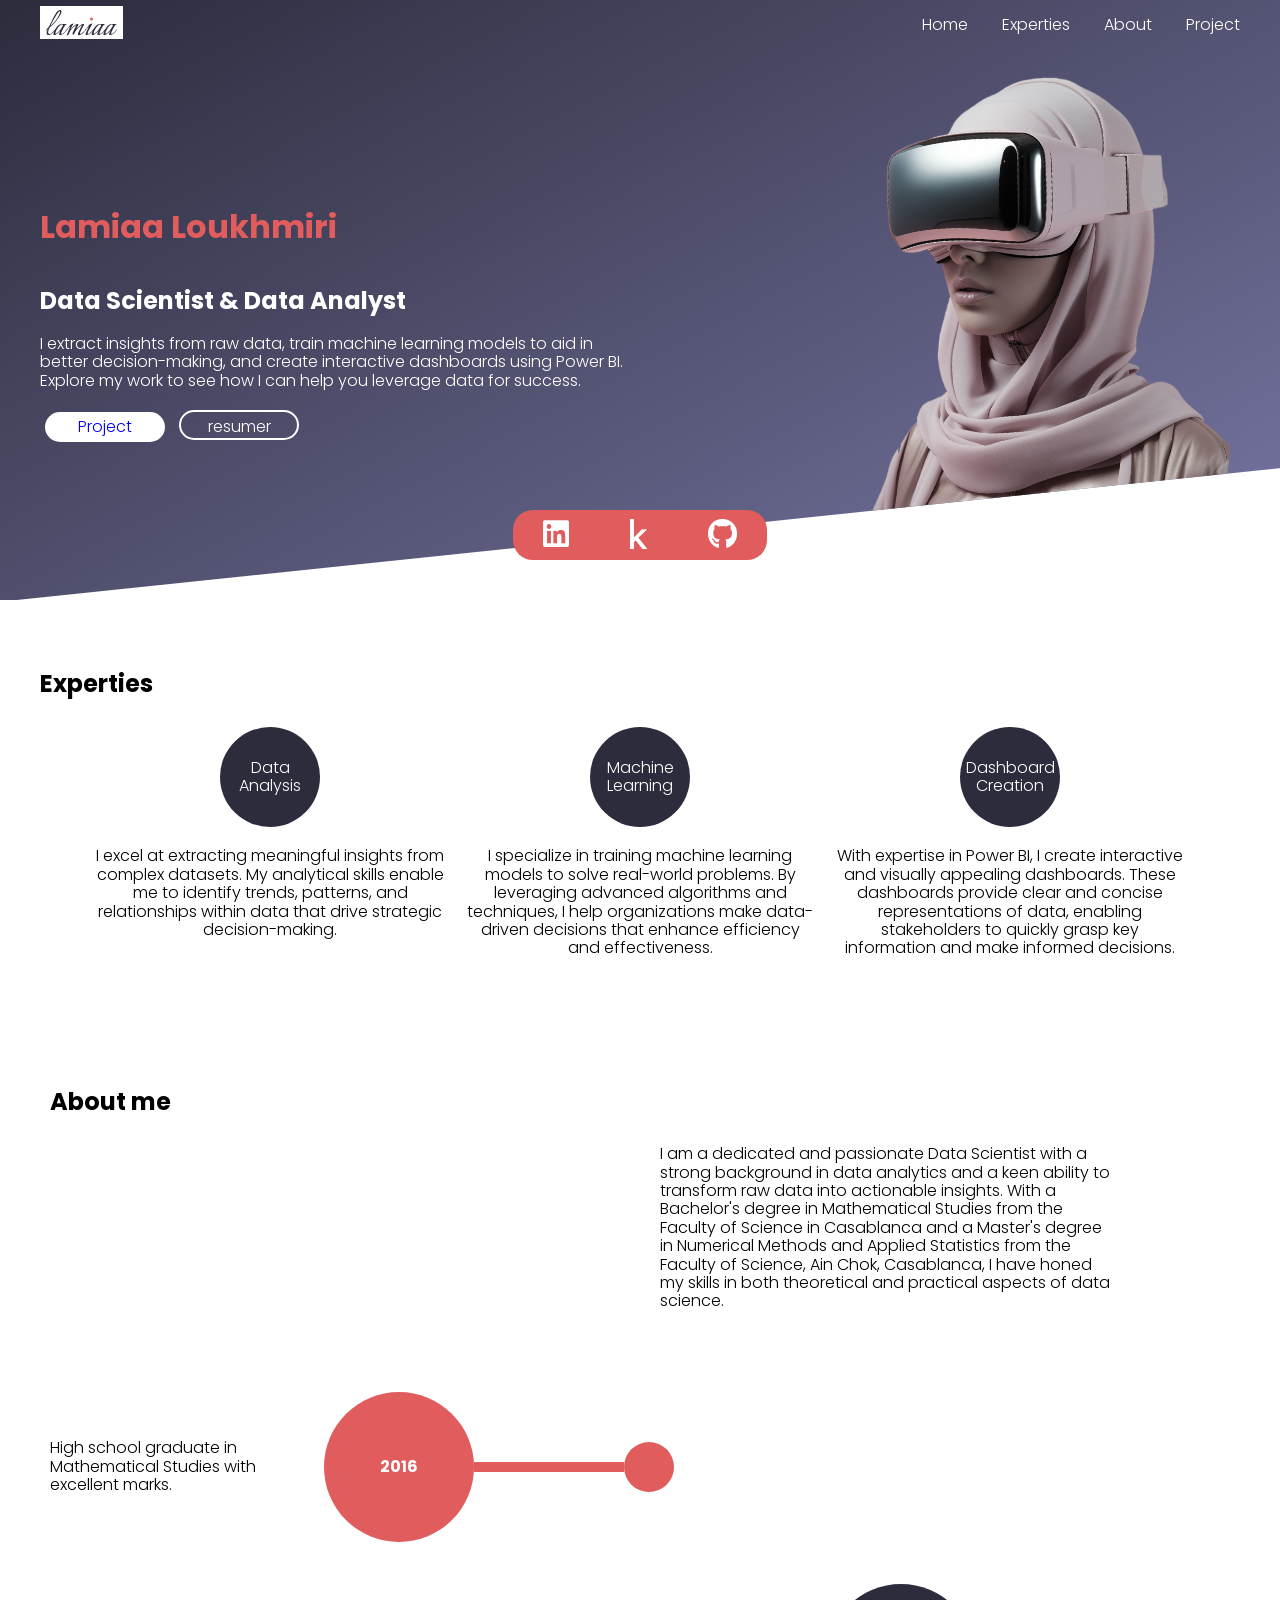
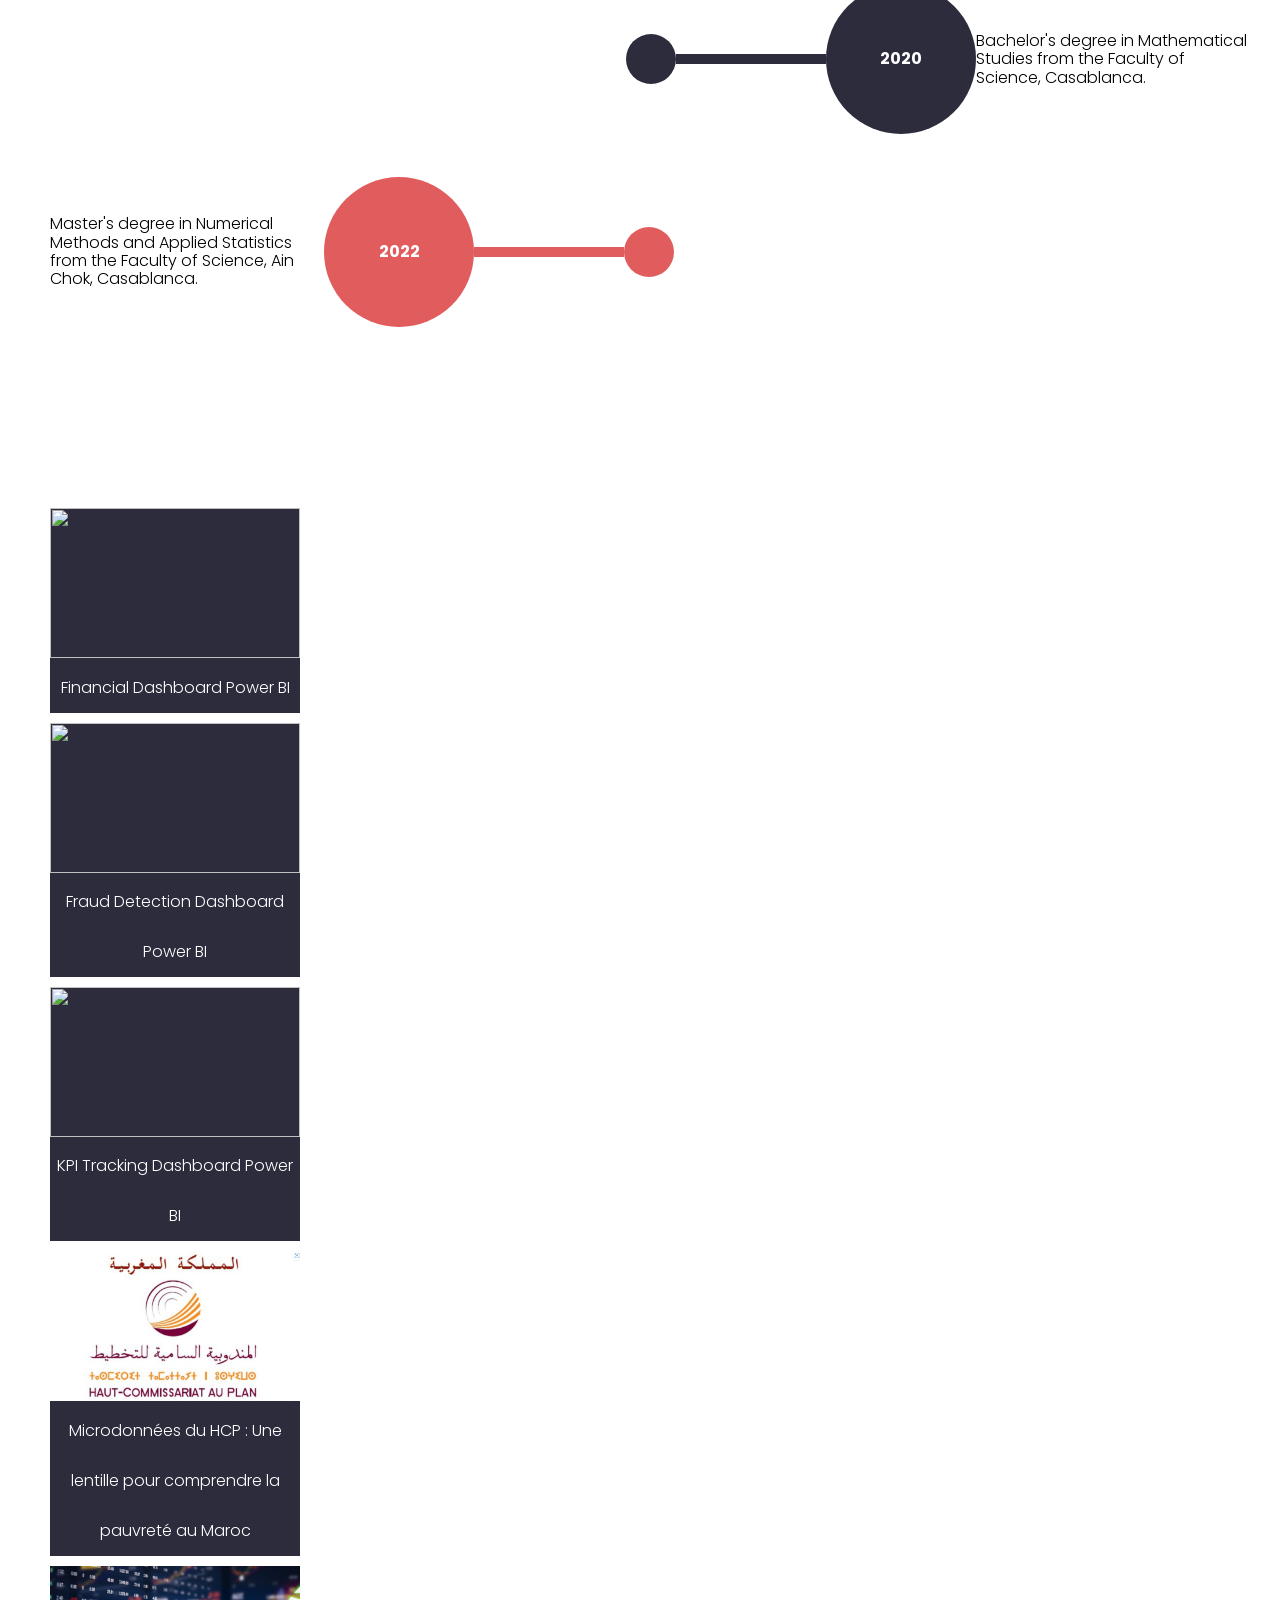
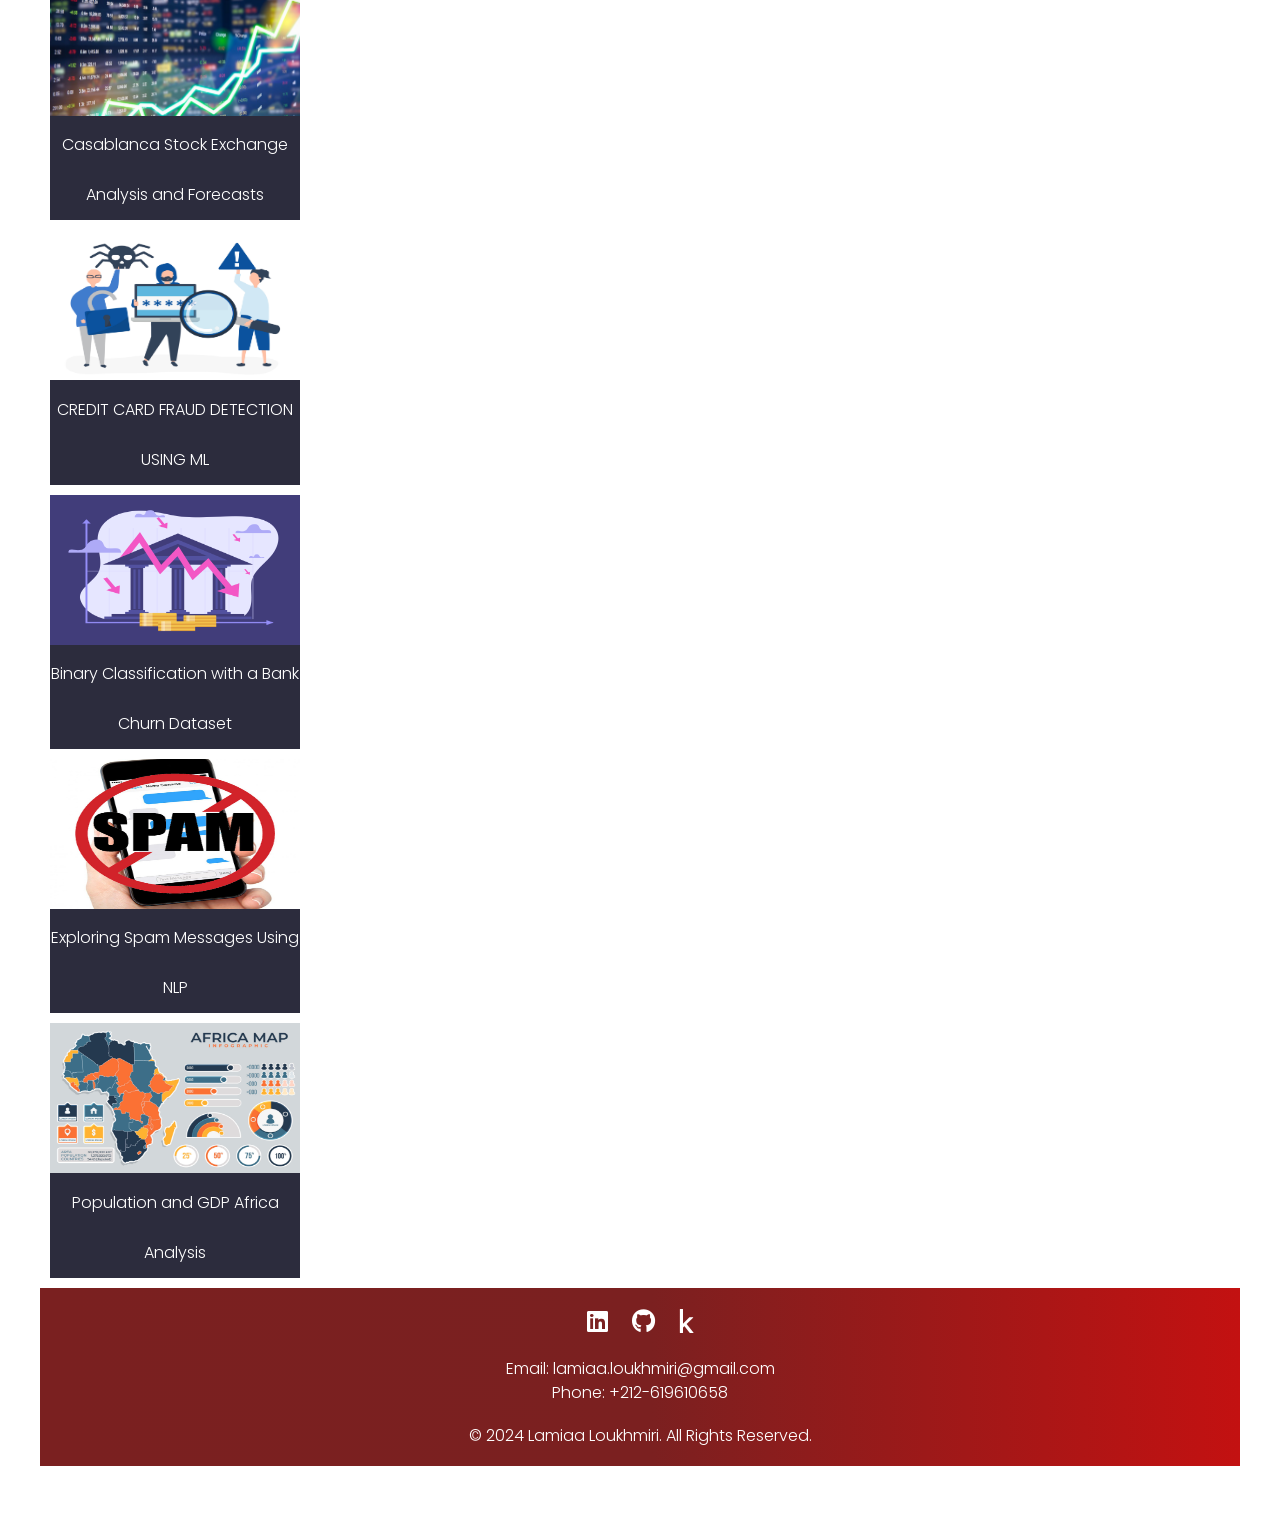
==== index.html @ 95a6ba66 "Update index.html" ====
<!DOCTYPE html>
<html lang="en">
<head>

    <meta charset="UTF-8">
    <meta name="viewport" content="width=device-width, initial-scale=1.0">


    <!-- fonts -->
    <link rel="preconnect" href="https://fonts.googleapis.com">
    <link rel="preconnect" href="https://fonts.gstatic.com" crossorigin>
    <link href="https://fonts.googleapis.com/css2?family=Poppins:ital,wght@0,100;0,200;0,300;0,400;0,500;0,600;0,700;0,800;0,900;1,100;1,200;1,300;1,400;1,500;1,600;1,700;1,800;1,900&display=swap" rel="stylesheet">

    <link rel="stylesheet" href="https://cdnjs.cloudflare.com/ajax/libs/font-awesome/6.0.0-beta3/css/all.min.css">
    <link rel="icon" href="assets/favicon.svg" type="image/svg+xml">
    <link rel="stylesheet" href="style/normlize.css">
    <link rel="stylesheet" href="style/layout.css">
    <link rel="stylesheet" href="style/main.css">


    <script src="main.js" defer></script>

    <title>Lamiaa Lkhoumiri</title>
</head>
<body>
    <!-- mobile navigation -->
     <div id="mobileNav">
        <i class="close fas fa-times"></i>
        <a href="#main-content">Home</a>
        <a href="#experties">Experties</a>
        <a href="#aboutme">About</a>
        <a href="#porjects">Project</a>
     </div>

    <div id="header">
        <div class="main-content">
            <nav id="mainNav">
                <div class="container">
                    <div class="row row-between">
                        <div id="logo"> 
                            <svg width="83" height="33" viewBox="0 0 83 33" fill="none" xmlns="http://www.w3.org/2000/svg">
                            <g clip-path="url(#clip0_36_2)">
                            <rect width="83" height="33" fill="white"/>
                            <rect width="83" height="33" fill="white"/>
                            <path d="M8.72 29.0463C7.92 29.0463 7.37333 28.8597 7.08 28.4863C6.78667 28.0863 6.64 27.6063 6.64 27.0463C6.64 26.2997 6.8 25.4996 7.12 24.6463C7.46667 23.793 7.74667 23.1263 7.96 22.6463C7.61333 23.0196 7.28 23.3796 6.96 23.7263C6.64 24.073 6.41333 24.3263 6.28 24.4863C6.2 24.593 6.13333 24.6463 6.08 24.6463C6.02667 24.6463 6 24.5797 6 24.4463C6 24.233 6.06667 24.033 6.2 23.8463C6.57333 23.3663 7 22.8597 7.48 22.3263C7.96 21.793 8.42667 21.233 8.88 20.6463C9.41333 19.6596 10 18.513 10.64 17.2063C11.3067 15.873 11.9867 14.513 12.68 13.1263C13.4 11.713 14.0933 10.4196 14.76 9.24632C15.4533 8.04632 16.0667 7.08632 16.6 6.36632C18 4.44629 20.7786 2.7608 21.4 5.24632C21.4267 5.32632 21.44 5.47298 21.44 5.68632C21.44 6.29965 21.2267 7.04632 20.8 7.92632C20.4 8.80632 19.92 9.67298 19.36 10.5263C18.8267 11.353 18.36 12.033 17.96 12.5663C16.8933 14.0597 15.8 15.4197 14.68 16.6463C13.56 17.8463 12.5467 18.8597 11.64 19.6863C10.76 20.4863 10.12 21.073 9.72 21.4463C9.53333 21.793 9.30667 22.2597 9.04 22.8463C8.8 23.4063 8.58667 24.0063 8.4 24.6463C8.21333 25.2596 8.12 25.833 8.12 26.3663C8.12 26.8197 8.22667 27.2063 8.44 27.5263C8.65333 27.8197 9.01333 27.9663 9.52 27.9663C9.6 27.9663 9.68 27.9663 9.76 27.9663C9.84 27.9663 9.93333 27.953 10.04 27.9263C10.4933 27.8463 10.9867 27.593 11.52 27.1663C12.0533 26.7397 12.5867 26.2463 13.12 25.6863C13.6533 25.1263 14.1333 24.593 14.56 24.0863C14.7467 23.873 14.92 23.673 15.08 23.4863C15.24 23.273 15.3467 23.1263 15.4 23.0463C15.5867 23.233 15.5733 23.473 15.36 23.7663C15.1733 24.033 15.0133 24.2597 14.88 24.4463C14.6933 24.6863 14.4267 25.0197 14.08 25.4463C13.7333 25.8463 13.3333 26.2863 12.88 26.7663C12.3733 27.273 11.7467 27.7797 11 28.2863C10.2533 28.793 9.49333 29.0463 8.72 29.0463ZM10.4 19.8463C11.2267 19.153 12.2667 18.1663 13.52 16.8863C14.8 15.5797 16.0533 14.0063 17.28 12.1663C17.4133 11.953 17.6267 11.593 17.92 11.0863C18.24 10.5797 18.56 10.0063 18.88 9.36632C19.2267 8.69965 19.52 8.05965 19.76 7.44632C20 6.80632 20.12 6.25965 20.12 5.80632C20.12 5.37965 20 5.16632 19.76 5.16632C19.4667 5.16632 19.08 5.41965 18.6 5.92632C18.04 6.51298 17.4 7.37965 16.68 8.52632C15.9867 9.64632 15.2533 10.8997 14.48 12.2863C13.7067 13.673 12.96 15.033 12.24 16.3663C11.5467 17.6997 10.9333 18.8597 10.4 19.8463Z" fill="#2C2C3D"/>
                            <path d="M20.0747 29.0863C19.808 29.0863 19.5814 29.033 19.3947 28.9263C19.208 28.8197 19.1147 28.6197 19.1147 28.3263C19.1147 27.953 19.208 27.5263 19.3947 27.0463C19.5814 26.5663 19.7947 26.0996 20.0347 25.6463C20.2747 25.1663 20.488 24.7797 20.6747 24.4863C19.7414 25.473 18.768 26.4063 17.7547 27.2863C17.248 27.713 16.688 28.113 16.0747 28.4863C15.4614 28.8597 14.808 29.0463 14.1147 29.0463C13.848 29.0463 13.6614 28.9663 13.5547 28.8063C13.448 28.6196 13.3947 28.4063 13.3947 28.1663C13.3947 28.033 13.408 27.9396 13.4347 27.8863C13.568 26.8463 13.9014 25.7663 14.4347 24.6463C14.968 23.5263 15.6214 22.473 16.3947 21.4863C17.168 20.4997 17.9547 19.6997 18.7547 19.0863C19.6614 18.393 20.6614 18.0463 21.7547 18.0463H26.3547C26.488 18.0463 26.5547 18.0997 26.5547 18.2063C26.5547 18.4197 26.4347 18.5263 26.1947 18.5263C25.928 18.5263 25.6614 18.6997 25.3947 19.0463C25.128 19.3663 24.928 19.633 24.7947 19.8463C24.608 20.1397 24.3147 20.633 23.9147 21.3263C23.5147 22.0197 23.1014 22.7797 22.6747 23.6063C22.2747 24.4063 21.928 25.153 21.6347 25.8463C21.3414 26.5397 21.1947 27.0463 21.1947 27.3663C21.1947 27.7397 21.3814 27.9263 21.7547 27.9263C22.1547 27.9263 22.608 27.7397 23.1147 27.3663C23.6214 26.993 24.128 26.5397 24.6347 26.0063C25.168 25.4463 25.648 24.8997 26.0747 24.3663C26.528 23.8063 26.888 23.3663 27.1547 23.0463C27.3147 23.2063 27.3014 23.433 27.1147 23.7263C26.9547 23.993 26.808 24.2063 26.6747 24.3663C26.1414 25.0597 25.528 25.7797 24.8347 26.5263C24.1414 27.2463 23.3814 27.8597 22.5547 28.3663C21.7547 28.8463 20.928 29.0863 20.0747 29.0863ZM15.7547 27.6863C16.0747 27.6863 16.5147 27.4597 17.0747 27.0063C17.6614 26.5263 18.288 25.9397 18.9547 25.2463C19.6214 24.5263 20.248 23.7797 20.8347 23.0063C21.4214 22.2063 21.9014 21.4863 22.2747 20.8463C22.6747 20.1797 22.8747 19.673 22.8747 19.3263C22.8747 19.033 22.7814 18.833 22.5947 18.7263C22.4347 18.6197 22.2214 18.5663 21.9547 18.5663C21.528 18.5663 21.0614 18.7263 20.5547 19.0463C20.0747 19.3397 19.688 19.633 19.3947 19.9263C19.0747 20.2197 18.688 20.6863 18.2347 21.3263C17.808 21.9397 17.3814 22.6197 16.9547 23.3663C16.528 24.113 16.168 24.833 15.8747 25.5263C15.5814 26.2197 15.4347 26.7797 15.4347 27.2063C15.4347 27.5263 15.5414 27.6863 15.7547 27.6863Z" fill="#2C2C3D"/>
                            <path d="M26.6325 29.5663C26.5258 29.5663 26.5258 29.4463 26.6325 29.2063C26.7658 28.9663 26.8858 28.6997 26.9925 28.4063C27.1258 28.113 27.2592 27.793 27.3925 27.4463C27.6592 26.8063 27.9525 26.0863 28.2725 25.2863C28.5925 24.4863 28.8992 23.713 29.1925 22.9663C29.4858 22.193 29.7392 21.5397 29.9525 21.0063C30.1925 20.4463 30.3525 20.0863 30.4325 19.9263C30.0592 20.3263 29.6058 20.833 29.0725 21.4463C28.5658 22.033 28.0858 22.6063 27.6325 23.1663C27.1792 23.7263 26.8325 24.1663 26.5925 24.4863C26.5125 24.593 26.4458 24.6463 26.3925 24.6463C26.3392 24.6463 26.3125 24.5797 26.3125 24.4463C26.3125 24.233 26.3792 24.033 26.5125 23.8463C27.0192 23.2063 27.5792 22.4863 28.1925 21.6863C28.8325 20.8863 29.4058 20.153 29.9125 19.4863C30.4192 18.793 30.7392 18.3397 30.8725 18.1263C31.1658 18.073 31.5925 17.993 32.1525 17.8863C32.7392 17.7797 33.1392 17.633 33.3525 17.4463C33.4325 17.3663 33.5125 17.3263 33.5925 17.3263C33.6458 17.3263 33.6725 17.3797 33.6725 17.4863C33.6992 17.5663 33.6725 17.6597 33.5925 17.7663C33.4325 17.953 33.1525 18.393 32.7525 19.0863C32.3792 19.753 31.9658 20.4997 31.5125 21.3263C31.0858 22.153 30.6858 22.8996 30.3125 23.5663C30.7392 23.0596 31.1525 22.5796 31.5525 22.1263C31.9792 21.673 32.2725 21.353 32.4325 21.1663C32.7525 20.8463 33.1925 20.4463 33.7525 19.9663C34.3125 19.4863 34.8992 19.0463 35.5125 18.6463C36.1258 18.2463 36.6592 18.0197 37.1125 17.9663C37.2192 17.9397 37.3125 17.9263 37.3925 17.9263C37.4725 17.9263 37.5525 17.9263 37.6325 17.9263C38.1392 17.9263 38.3925 18.113 38.3925 18.4863C38.3925 18.6463 38.3525 18.833 38.2725 19.0463C38.1925 19.2597 38.0858 19.473 37.9525 19.6863C37.7925 20.0063 37.5258 20.513 37.1525 21.2063C36.7792 21.873 36.4458 22.4863 36.1525 23.0463L38.0325 21.1663C38.3525 20.8463 38.7925 20.4463 39.3525 19.9663C39.9125 19.4863 40.4992 19.0463 41.1125 18.6463C41.7258 18.2463 42.2592 18.0197 42.7125 17.9663C42.8192 17.9397 42.9125 17.9263 42.9925 17.9263C43.0992 17.9263 43.1792 17.9263 43.2325 17.9263C43.8192 17.9263 44.1125 18.1397 44.1125 18.5663C44.1125 18.8863 43.9392 19.313 43.5925 19.8463C43.4058 20.1397 43.1125 20.633 42.7125 21.3263C42.3125 22.0197 41.8992 22.7797 41.4725 23.6063C41.0725 24.4063 40.7258 25.153 40.4325 25.8463C40.1392 26.5397 39.9925 27.0463 39.9925 27.3663C39.9925 27.7397 40.1792 27.9263 40.5525 27.9263C40.8992 27.9263 41.3392 27.7263 41.8725 27.3263C42.4325 26.8997 42.9925 26.393 43.5525 25.8063C44.1392 25.2196 44.6458 24.6596 45.0725 24.1263C45.2592 23.913 45.4325 23.6997 45.5925 23.4863C45.7792 23.2463 45.8858 23.113 45.9125 23.0863C45.9658 23.1397 45.9925 23.233 45.9925 23.3663C45.9925 23.553 45.9258 23.7397 45.7925 23.9263C45.6858 24.0863 45.5792 24.233 45.4725 24.3663C44.9658 25.033 44.3792 25.7263 43.7125 26.4463C43.0725 27.1663 42.3658 27.7797 41.5925 28.2863C40.8192 28.7663 39.9925 29.0463 39.1125 29.1263C38.8458 29.153 38.5792 29.0996 38.3125 28.9663C38.0458 28.833 37.9125 28.6197 37.9125 28.3263C37.9125 27.953 38.0058 27.513 38.1925 27.0063C38.4058 26.4997 38.6325 25.993 38.8725 25.4863C39.1392 24.9796 39.3392 24.5663 39.4725 24.2463C39.9525 23.313 40.3925 22.433 40.7925 21.6063C41.1925 20.7796 41.4725 20.193 41.6325 19.8463C41.7125 19.6863 41.7525 19.553 41.7525 19.4463C41.7525 19.2597 41.6058 19.2463 41.3125 19.4063C41.0192 19.5663 40.6592 19.8063 40.2325 20.1263C39.8325 20.4463 39.4592 20.7663 39.1125 21.0863C38.7658 21.3797 38.5392 21.5797 38.4325 21.6863C37.9792 22.1397 37.4325 22.753 36.7925 23.5263C36.1792 24.2997 35.6058 25.113 35.0725 25.9663C34.5392 26.793 34.1658 27.5663 33.9525 28.2863C33.6858 28.5263 33.4325 28.6463 33.1925 28.6463C33.0058 28.6463 32.8458 28.5797 32.7125 28.4463C32.6058 28.313 32.5525 28.153 32.5525 27.9663C32.5525 27.433 32.7125 26.8063 33.0325 26.0863C33.3792 25.3397 33.6592 24.7263 33.8725 24.2463C34.3525 23.313 34.7925 22.433 35.1925 21.6063C35.5925 20.7796 35.8725 20.193 36.0325 19.8463C36.1125 19.6863 36.1525 19.553 36.1525 19.4463C36.1525 19.2597 36.0058 19.2463 35.7125 19.4063C35.4192 19.5663 35.0592 19.8063 34.6325 20.1263C34.2325 20.4463 33.8592 20.7663 33.5125 21.0863C33.1658 21.3797 32.9392 21.5797 32.8325 21.6863C32.1925 22.353 31.5925 23.033 31.0325 23.7263C30.4992 24.4197 30.0458 25.1663 29.6725 25.9663C29.4592 26.4463 29.2325 26.9796 28.9925 27.5663C28.7525 28.153 28.5525 28.6463 28.3925 29.0463C28.0458 29.073 27.6992 29.1663 27.3525 29.3263C27.0058 29.4863 26.7658 29.5663 26.6325 29.5663Z" fill="#2C2C3D"/>
                            <path d="M46.5416 29.0863C46.2749 29.0863 46.0482 29.033 45.8616 28.9263C45.7016 28.8197 45.6216 28.6197 45.6216 28.3263C45.6216 27.953 45.7149 27.513 45.9016 27.0063C46.1149 26.4997 46.3416 25.993 46.5816 25.4863C46.8482 24.9796 47.0482 24.5663 47.1816 24.2463C47.3682 23.873 47.5949 23.393 47.8616 22.8063C48.1549 22.193 48.4216 21.6197 48.6616 21.0863C48.9282 20.5263 49.1149 20.1397 49.2216 19.9263C48.8482 20.3263 48.3949 20.833 47.8616 21.4463C47.3549 22.033 46.8749 22.6063 46.4216 23.1663C45.9682 23.7263 45.6216 24.1663 45.3816 24.4863C45.3016 24.593 45.2349 24.6463 45.1816 24.6463C45.1282 24.6463 45.1016 24.5797 45.1016 24.4463C45.1016 24.233 45.1682 24.033 45.3016 23.8463C45.8082 23.2063 46.3682 22.4863 46.9816 21.6863C47.6216 20.8863 48.1949 20.153 48.7016 19.4863C49.2082 18.793 49.5282 18.3397 49.6616 18.1263C49.9549 18.073 50.3816 17.993 50.9416 17.8863C51.5282 17.7797 51.9282 17.633 52.1416 17.4463C52.2216 17.3663 52.3016 17.3263 52.3816 17.3263C52.4349 17.3263 52.4616 17.3797 52.4616 17.4863C52.4882 17.5663 52.4616 17.6597 52.3816 17.7663C52.2216 17.953 51.9416 18.4063 51.5416 19.1263C51.1416 19.8463 50.7149 20.6463 50.2616 21.5263C49.8349 22.3797 49.4349 23.153 49.0616 23.8463C48.6882 24.5663 48.3682 25.2597 48.1016 25.9263C47.8349 26.593 47.7016 27.073 47.7016 27.3663C47.7016 27.7397 47.8882 27.9263 48.2616 27.9263C48.6082 27.9263 49.0482 27.713 49.5816 27.2863C50.1416 26.8597 50.7016 26.353 51.2616 25.7663C51.8216 25.153 52.3149 24.593 52.7416 24.0863C52.8749 23.9263 53.0349 23.7397 53.2216 23.5263C53.4349 23.2863 53.5682 23.1397 53.6216 23.0863C53.6749 23.1397 53.7016 23.233 53.7016 23.3663C53.6749 23.553 53.6082 23.7397 53.5016 23.9263C53.3949 24.0863 53.2882 24.233 53.1816 24.3663C52.6216 25.0597 52.0082 25.7797 51.3416 26.5263C50.6749 27.2463 49.9416 27.8597 49.1416 28.3663C48.3416 28.8463 47.4749 29.0863 46.5416 29.0863Z" fill="#2C2C3D"/>
                            <path d="M58.3169 29.0863C58.0502 29.0863 57.8235 29.033 57.6369 28.9263C57.4502 28.8197 57.3569 28.6197 57.3569 28.3263C57.3569 27.953 57.4502 27.5263 57.6369 27.0463C57.8235 26.5663 58.0369 26.0996 58.2769 25.6463C58.5169 25.1663 58.7302 24.7797 58.9169 24.4863C57.9835 25.473 57.0102 26.4063 55.9969 27.2863C55.4902 27.713 54.9302 28.113 54.3169 28.4863C53.7035 28.8597 53.0502 29.0463 52.3569 29.0463C52.0902 29.0463 51.9035 28.9663 51.7969 28.8063C51.6902 28.6196 51.6369 28.4063 51.6369 28.1663C51.6369 28.033 51.6502 27.9396 51.6769 27.8863C51.8102 26.8463 52.1435 25.7663 52.6769 24.6463C53.2102 23.5263 53.8635 22.473 54.6369 21.4863C55.4102 20.4997 56.1969 19.6997 56.9969 19.0863C57.9035 18.393 58.9035 18.0463 59.9969 18.0463H64.5969C64.7302 18.0463 64.7969 18.0997 64.7969 18.2063C64.7969 18.4197 64.6769 18.5263 64.4369 18.5263C64.1702 18.5263 63.9035 18.6997 63.6369 19.0463C63.3702 19.3663 63.1702 19.633 63.0369 19.8463C62.8502 20.1397 62.5569 20.633 62.1569 21.3263C61.7569 22.0197 61.3435 22.7797 60.9169 23.6063C60.5169 24.4063 60.1702 25.153 59.8769 25.8463C59.5835 26.5397 59.4369 27.0463 59.4369 27.3663C59.4369 27.7397 59.6235 27.9263 59.9969 27.9263C60.3969 27.9263 60.8502 27.7397 61.3569 27.3663C61.8635 26.993 62.3702 26.5397 62.8769 26.0063C63.4102 25.4463 63.8902 24.8997 64.3169 24.3663C64.7702 23.8063 65.1302 23.3663 65.3969 23.0463C65.5569 23.2063 65.5435 23.433 65.3569 23.7263C65.1969 23.993 65.0502 24.2063 64.9169 24.3663C64.3835 25.0597 63.7702 25.7797 63.0769 26.5263C62.3835 27.2463 61.6235 27.8597 60.7969 28.3663C59.9969 28.8463 59.1702 29.0863 58.3169 29.0863ZM53.9969 27.6863C54.3169 27.6863 54.7569 27.4597 55.3169 27.0063C55.9035 26.5263 56.5302 25.9397 57.1969 25.2463C57.8635 24.5263 58.4902 23.7797 59.0769 23.0063C59.6635 22.2063 60.1435 21.4863 60.5169 20.8463C60.9169 20.1797 61.1169 19.673 61.1169 19.3263C61.1169 19.033 61.0235 18.833 60.8369 18.7263C60.6769 18.6197 60.4635 18.5663 60.1969 18.5663C59.7702 18.5663 59.3035 18.7263 58.7969 19.0463C58.3169 19.3397 57.9302 19.633 57.6369 19.9263C57.3169 20.2197 56.9302 20.6863 56.4769 21.3263C56.0502 21.9397 55.6235 22.6197 55.1969 23.3663C54.7702 24.113 54.4102 24.833 54.1169 25.5263C53.8235 26.2197 53.6769 26.7797 53.6769 27.2063C53.6769 27.5263 53.7835 27.6863 53.9969 27.6863Z" fill="#2C2C3D"/>
                            <path d="M70.0747 29.0863C69.808 29.0863 69.5814 29.033 69.3947 28.9263C69.208 28.8197 69.1147 28.6197 69.1147 28.3263C69.1147 27.953 69.208 27.5263 69.3947 27.0463C69.5814 26.5663 69.7947 26.0996 70.0347 25.6463C70.2747 25.1663 70.488 24.7797 70.6747 24.4863C69.7414 25.473 68.768 26.4063 67.7547 27.2863C67.248 27.713 66.688 28.113 66.0747 28.4863C65.4614 28.8597 64.808 29.0463 64.1147 29.0463C63.848 29.0463 63.6614 28.9663 63.5547 28.8063C63.448 28.6196 63.3947 28.4063 63.3947 28.1663C63.3947 28.033 63.408 27.9396 63.4347 27.8863C63.568 26.8463 63.9014 25.7663 64.4347 24.6463C64.968 23.5263 65.6214 22.473 66.3947 21.4863C67.168 20.4997 67.9547 19.6997 68.7547 19.0863C69.6614 18.393 70.6614 18.0463 71.7547 18.0463H76.3547C76.488 18.0463 76.5547 18.0997 76.5547 18.2063C76.5547 18.4197 76.4347 18.5263 76.1947 18.5263C75.928 18.5263 75.6614 18.6997 75.3947 19.0463C75.128 19.3663 74.928 19.633 74.7947 19.8463C74.608 20.1397 74.3147 20.633 73.9147 21.3263C73.5147 22.0197 73.1014 22.7797 72.6747 23.6063C72.2747 24.4063 71.928 25.153 71.6347 25.8463C71.3414 26.5397 71.1947 27.0463 71.1947 27.3663C71.1947 27.7397 71.3814 27.9263 71.7547 27.9263C72.1547 27.9263 72.608 27.7397 73.1147 27.3663C73.6214 26.993 74.128 26.5397 74.6347 26.0063C75.168 25.4463 75.648 24.8997 76.0747 24.3663C76.528 23.8063 76.888 23.3663 77.1547 23.0463C77.3147 23.2063 77.3014 23.433 77.1147 23.7263C76.9547 23.993 76.808 24.2063 76.6747 24.3663C76.1414 25.0597 75.528 25.7797 74.8347 26.5263C74.1414 27.2463 73.3814 27.8597 72.5547 28.3663C71.7547 28.8463 70.928 29.0863 70.0747 29.0863ZM65.7547 27.6863C66.0747 27.6863 66.5147 27.4597 67.0747 27.0063C67.6614 26.5263 68.288 25.9397 68.9547 25.2463C69.6214 24.5263 70.248 23.7797 70.8347 23.0063C71.4214 22.2063 71.9014 21.4863 72.2747 20.8463C72.6747 20.1797 72.8747 19.673 72.8747 19.3263C72.8747 19.033 72.7814 18.833 72.5947 18.7263C72.4347 18.6197 72.2214 18.5663 71.9547 18.5663C71.528 18.5663 71.0614 18.7263 70.5547 19.0463C70.0747 19.3397 69.688 19.633 69.3947 19.9263C69.0747 20.2197 68.688 20.6863 68.2347 21.3263C67.808 21.9397 67.3814 22.6197 66.9547 23.3663C66.528 24.113 66.168 24.833 65.8747 25.5263C65.5814 26.2197 65.4347 26.7797 65.4347 27.2063C65.4347 27.5263 65.5414 27.6863 65.7547 27.6863Z" fill="#2C2C3D"/>
                            <circle cx="51.5" cy="12.9463" r="1.5" fill="#E15C5C"/>
                            </g>
                            <defs>
                            <clipPath id="clip0_36_2">
                            <rect width="83" height="33" fill="white"/>
                            </clipPath>
                            </defs>
                            </svg>
                             </div>
                        
                        <label class="menu-icon"><i class="fas fa-bars"></i></label>
                        <div class="sections">
                            <a href="#main-content">Home</a>
                            <a href="#experties">Experties</a>
                            <a href="#aboutme">About</a>
                            <a href="#porjects">Project</a>
                        </div>
                    </div>  
                </div>
            </nav>
            <div id="hero">
                <div class="container">
                    <div class="hero-container row">
                       <div class="hero-txt">
                        
                            <h1>Lamiaa Loukhmiri</h1>
                            <h2>Data Scientist & Data Analyst</h2>
                            
                            <span>
                                I extract insights from raw data, train machine learning models to aid in better decision-making, and create interactive dashboards using Power BI. Explore my work to see how I can help you leverage data for success.
                            </span>
                            <div>

                                <a href="#porjects" class="button">Project</a>
                                <a href="./assets/cv.pdf" class="button-secondVersion">resumer</a>

                            </div>
                            
                       </div>

                       <div class="hero-img-container">
                            <img src="./assets/hero.png" alt="imaeg" srcset="">
                       </div>
                    </div>
                </div>
            </div> 
        </div>
        <div class="social-meida">
            <div class="row">
                <a href="https://www.linkedin.com/in/lamiaa-loukhmiri-a11647200/"><i class="fa-brands fa-linkedin"></i></a>
                <a href="https://www.kaggle.com/lamiaaloukhmiri"><i class="fa-brands fa-kaggle"></i></a>
                <a href="https://github.com/Loukhmiri"><i class="fa-brands fa-github"></i></a>
            </div>     
        </div>
    </div>

   <div id="experties">
        <div class="container">
            <h2>Experties</h2>
            <div class="row">
                <div class="item">
                    <div> Data Analysis </div>
                    <span> I excel at extracting meaningful insights from complex datasets. My analytical skills enable me to identify trends, patterns, and relationships within data that drive strategic decision-making.</span>
                </div>
                <div class="item">
                    <div> Machine Learning</div>
                    <span>I specialize in training machine learning models to solve real-world problems. By leveraging advanced algorithms and techniques, I help organizations make data-driven decisions that enhance efficiency and effectiveness.</span>
                </div>
                <div class="item">
                    <div> Dashboard Creation</div>
                    <span>With expertise in Power BI, I create interactive and visually appealing dashboards. These dashboards provide clear and concise representations of data, enabling stakeholders to quickly grasp key information and make informed decisions.</span>
                </div>
            </div>
        </div>
    </div>
 
    <div id="aboutme">
        <div class="container">
            <h2>About me</h2>
               <div class="content row">
                    <div class="image-container">
                        <img src="assets/about.jpg" alt="" srcset="">
                    </div>
                    <div class="text-container">
                        I am a dedicated and passionate Data Scientist with a strong background in data analytics and a keen ability to transform raw data into actionable insights. With a Bachelor's degree in Mathematical Studies from the Faculty of Science in Casablanca and a Master's degree in Numerical Methods and Applied Statistics from the Faculty of Science, Ain Chok, Casablanca, I have honed my skills in both theoretical and practical aspects of data science.
                    </div>
               </div>



            <div class="time-line">
                <div class="item left">
                    <div class="description">
                        High school graduate in Mathematical Studies with excellent marks.
                    </div>
                    <div class="shapes">
                        <h4 class="circle">2016</h4>
                        <div class="line"></div>
                        <div class="point"></div>
                    </div>

                </div>
                <div class="item right">
                    <div class="description">
                        Bachelor's degree in Mathematical Studies from the Faculty of Science, Casablanca.
                    </div>
                    <div class="shapes">
                        <h4 class="circle">2020</h4>
                        <div class="line"></div>
                        <div class="point"></div>
                    </div>
                    
                </div>
                <div class="item left">
                    <div class="description">
                        Master's degree in Numerical Methods and Applied Statistics from the Faculty of Science, Ain Chok, Casablanca.
                    </div>
                    <div class="shapes">
                        <h4 class="circle">2022</h4>
                        <div class="line"></div>
                        <div class="point"></div>
                    </div>
                    
                </div>
            </div>
        </div>

    </div>
 
    <div id="porjects">
        <div class="container">
            <div class="portfolio-items">

    <!-- ============ Dashboards Power BI (en premier) ============ -->
    <div class="item">
        <a href="https://www.kaggle.com/code/lamiaaloukhmiri/powerbi-financial-dashboard">
            <img src="assets/dashboard1.png" alt="" srcset="">
            <span>
                Financial Dashboard Power BI
            </span>
        </a>
    </div>

    <div class="item">
        <a href="https://www.kaggle.com/code/lamiaaloukhmiri/powerbi-fraud-dashboard">
            <img src="assets/dashboard2.png" alt="" srcset="">
            <span>
                Fraud Detection Dashboard Power BI
            </span>
        </a>
    </div>

    <div class="item">
        <a href="https://www.kaggle.com/code/lamiaaloukhmiri/powerbi-kpi-tracking">
            <img src="assets/dashboard3.png" alt="" srcset="">
            <span>
                KPI Tracking Dashboard Power BI
            </span>
        </a>
    </div>

    <!-- ============ Autres projets Kaggle / GitHub ============ -->
    <div class="item">
        <a href="https://www.kaggle.com/code/lamiaaloukhmiri/microdonn-es-du-hcp-une-lentille-pour-comprendre/notebook">
            <img src="assets/Screenshot (35).png" alt="" srcset="">
            <span>
                Microdonnées du HCP : Une lentille pour comprendre la pauvreté au Maroc
            </span>
        </a>
    </div>

    <div class="item">
        <a href="https://www.kaggle.com/code/lamiaaloukhmiri/casablanca-stock-exchange-analysis-and-forecasts/notebook">
            <img src="assets/Stock.png" alt="" srcset="">
            <span>
               Casablanca Stock Exchange Analysis and Forecasts
            </span>
        </a>
    </div>

    <div class="item">
        <a href="https://github.com/Loukhmiri/CREDIT-CARD-FRAUD-DETECTION-USING-MACHINE-LEARNING-/blob/main/credit-card-fraud-detection-using-machine-learning.ipynb">
            <img src="assets/fraude_detection.jpg" alt="" srcset="">
            <span>
                CREDIT CARD FRAUD DETECTION USING ML
            </span>
        </a>
    </div>

    <div class="item">
        <a href="https://www.kaggle.com/code/lamiaaloukhmiri/binary-classification-with-a-bank-churn-dataset">
            <img src="assets/bank.jpg" alt="" srcset="">
            <span>
                Binary Classification with a Bank Churn Dataset
            </span>
        </a>
    </div>

    <div class="item">
        <a href="https://www.kaggle.com/code/lamiaaloukhmiri/exploring-spam-messages-using-nlp/notebook?scriptVersionId=158961835">
            <img src="assets/spam.jpg" alt="" srcset="">
            <span>
                Exploring Spam Messages Using NLP
            </span>
        </a>
    </div>

    <div class="item">
        <a href="https://www.kaggle.com/code/lamiaaloukhmiri/population-and-gdp-africa-analysis">
            <img src="assets/africa.jpg" alt="" srcset="">
            <span>
                Population and GDP Africa Analysis
            </span>
        </a>
    </div>

</div>

</section>

<!-- Card Hover Effect -->
<style>
    .card:hover {
        transform: translateY(-10px);
        box-shadow: 0 15px 35px rgba(0,0,0,0.15);
    }
</style>

    <footer id="footer">
        <div class="footer-content">
            <div class="social-media">
                <a href="https://www.linkedin.com/in/lamiaa-loukhmiri-a11647200/" target="_blank" class="social-link"><i class="fab fa-linkedin"></i></a>
                <a href="https://github.com/Loukhmiri" target="_blank" class="social-link"><i class="fab fa-github"></i></a>
                <a href="https://www.kaggle.com/lamiaaloukhmiri" target="_blank" class="social-link"><i class="fab fa-kaggle"></i></a>
            </div>

                    
            <div class="contact-info">
                <p>Email: <a href="mailto:lamiaa.loukhmiri@gmail.com">lamiaa.loukhmiri@gmail.com</a></p>
                <p>Phone: <a href="tel:+212-619610658">+212-619610658</a></p>
            </div>
            <div class="footer-note">
                <p>&copy; 2024 Lamiaa Loukhmiri. All Rights Reserved.</p>
            </div>
        </div>
    </footer> 

</body>
</html>
---- style/normlize.css ----
/*! normalize.css v8.0.1 | MIT License | github.com/necolas/normalize.css */

/* Document
   ========================================================================== */

/**
 * 1. Correct the line height in all browsers.
 * 2. Prevent adjustments of font size after orientation changes in iOS.
 */

 html {
    line-height: 1.15; /* 1 */
    -webkit-text-size-adjust: 100%; /* 2 */
  }
  
  /* Sections
     ========================================================================== */
  
  /**
   * Remove the margin in all browsers.
   */
  
  body {
    margin: 0;
  }
  
  /**
   * Render the `main` element consistently in IE.
   */
  
  main {
    display: block;
  }
  
  /**
   * Correct the font size and margin on `h1` elements within `section` and
   * `article` contexts in Chrome, Firefox, and Safari.
   */
  
  h1 {
    font-size: 2em;
    margin: 0.67em 0;
  }
  
  /* Grouping content
     ========================================================================== */
  
  /**
   * 1. Add the correct box sizing in Firefox.
   * 2. Show the overflow in Edge and IE.
   */
  
  hr {
    box-sizing: content-box; /* 1 */
    height: 0; /* 1 */
    overflow: visible; /* 2 */
  }
  
  /**
   * 1. Correct the inheritance and scaling of font size in all browsers.
   * 2. Correct the odd `em` font sizing in all browsers.
   */
  
  pre {
    font-family: monospace, monospace; /* 1 */
    font-size: 1em; /* 2 */
  }
  
  /* Text-level semantics
     ========================================================================== */
  
  /**
   * Remove the gray background on active links in IE 10.
   */
  
  a {
    background-color: transparent;
  }
  
  /**
   * 1. Remove the bottom border in Chrome 57-
   * 2. Add the correct text decoration in Chrome, Edge, IE, Opera, and Safari.
   */
  
  abbr[title] {
    border-bottom: none; /* 1 */
    text-decoration: underline; /* 2 */
    text-decoration: underline dotted; /* 2 */
  }
  
  /**
   * Add the correct font weight in Chrome, Edge, and Safari.
   */
  
  b,
  strong {
    font-weight: bolder;
  }
  
  /**
   * 1. Correct the inheritance and scaling of font size in all browsers.
   * 2. Correct the odd `em` font sizing in all browsers.
   */
  
  code,
  kbd,
  samp {
    font-family: monospace, monospace; /* 1 */
    font-size: 1em; /* 2 */
  }
  
  /**
   * Add the correct font size in all browsers.
   */
  
  small {
    font-size: 80%;
  }
  
  /**
   * Prevent `sub` and `sup` elements from affecting the line height in
   * all browsers.
   */
  
  sub,
  sup {
    font-size: 75%;
    line-height: 0;
    position: relative;
    vertical-align: baseline;
  }
  
  sub {
    bottom: -0.25em;
  }
  
  sup {
    top: -0.5em;
  }
  
  /* Embedded content
     ========================================================================== */
  
  /**
   * Remove the border on images inside links in IE 10.
   */
  
  img {
    border-style: none;
  }
  
  /* Forms
     ========================================================================== */
  
  /**
   * 1. Change the font styles in all browsers.
   * 2. Remove the margin in Firefox and Safari.
   */
  
  button,
  input,
  optgroup,
  select,
  textarea {
    font-family: inherit; /* 1 */
    font-size: 100%; /* 1 */
    line-height: 1.15; /* 1 */
    margin: 0; /* 2 */
  }
  
  /**
   * Show the overflow in IE.
   * 1. Show the overflow in Edge.
   */
  
  button,
  input { /* 1 */
    overflow: visible;
  }
  
  /**
   * Remove the inheritance of text transform in Edge, Firefox, and IE.
   * 1. Remove the inheritance of text transform in Firefox.
   */
  
  button,
  select { /* 1 */
    text-transform: none;
  }
  
  /**
   * Correct the inability to style clickable types in iOS and Safari.
   */
  
  button,
  [type="button"],
  [type="reset"],
  [type="submit"] {
    -webkit-appearance: button;
  }
  
  /**
   * Remove the inner border and padding in Firefox.
   */
  
  button::-moz-focus-inner,
  [type="button"]::-moz-focus-inner,
  [type="reset"]::-moz-focus-inner,
  [type="submit"]::-moz-focus-inner {
    border-style: none;
    padding: 0;
  }
  
  /**
   * Restore the focus styles unset by the previous rule.
   */
  
  button:-moz-focusring,
  [type="button"]:-moz-focusring,
  [type="reset"]:-moz-focusring,
  [type="submit"]:-moz-focusring {
    outline: 1px dotted ButtonText;
  }
  
  /**
   * Correct the padding in Firefox.
   */
  
  fieldset {
    padding: 0.35em 0.75em 0.625em;
  }
  
  /**
   * 1. Correct the text wrapping in Edge and IE.
   * 2. Correct the color inheritance from `fieldset` elements in IE.
   * 3. Remove the padding so developers are not caught out when they zero out
   *    `fieldset` elements in all browsers.
   */
  
  legend {
    box-sizing: border-box; /* 1 */
    color: inherit; /* 2 */
    display: table; /* 1 */
    max-width: 100%; /* 1 */
    padding: 0; /* 3 */
    white-space: normal; /* 1 */
  }
  
  /**
   * Add the correct vertical alignment in Chrome, Firefox, and Opera.
   */
  
  progress {
    vertical-align: baseline;
  }
  
  /**
   * Remove the default vertical scrollbar in IE 10+.
   */
  
  textarea {
    overflow: auto;
  }
  
  /**
   * 1. Add the correct box sizing in IE 10.
   * 2. Remove the padding in IE 10.
   */
  
  [type="checkbox"],
  [type="radio"] {
    box-sizing: border-box; /* 1 */
    padding: 0; /* 2 */
  }
  
  /**
   * Correct the cursor style of increment and decrement buttons in Chrome.
   */
  
  [type="number"]::-webkit-inner-spin-button,
  [type="number"]::-webkit-outer-spin-button {
    height: auto;
  }
  
  /**
   * 1. Correct the odd appearance in Chrome and Safari.
   * 2. Correct the outline style in Safari.
   */
  
  [type="search"] {
    -webkit-appearance: textfield; /* 1 */
    outline-offset: -2px; /* 2 */
  }
  
  /**
   * Remove the inner padding in Chrome and Safari on macOS.
   */
  
  [type="search"]::-webkit-search-decoration {
    -webkit-appearance: none;
  }
  
  /**
   * 1. Correct the inability to style clickable types in iOS and Safari.
   * 2. Change font properties to `inherit` in Safari.
   */
  
  ::-webkit-file-upload-button {
    -webkit-appearance: button; /* 1 */
    font: inherit; /* 2 */
  }
  
  /* Interactive
     ========================================================================== */
  
  /*
   * Add the correct display in Edge, IE 10+, and Firefox.
   */
  
  details {
    display: block;
  }
  
  /*
   * Add the correct display in all browsers.
   */
  
  summary {
    display: list-item;
  }
  
  /* Misc
     ========================================================================== */
  
  /**
   * Add the correct display in IE 10+.
   */
  
  template {
    display: none;
  }
  
  /**
   * Add the correct display in IE 10.
   */
  
  [hidden] {
    display: none;
  }
---- style/layout.css ----
*{
    box-sizing: border-box;
}
body{
    margin: 0px;padding:0px;
}


.container{
    width: 1200px;
    margin: auto;
    height: 100%;
}

@media screen and (max-width: 1200px){
    .container{
      
        width: 100%;
        position: relative;
        padding: 0px 10px;
    }
}

.row{
    height: 100%;
    display: flex;
    justify-content: center;
    align-items: center;
}
.row-between{
    justify-content: space-between;
}
---- style/main.css ----
body{
    font-family: "Poppins", sans-serif;
    font-weight: 300;
    font-style: normal;
}

html {
    scroll-behavior: smooth;
}


a{
    text-decoration: none;
}
img{
    width: 100%
}
/* ==================================== */


#header{
    width: 100%;
    position: relative;
}

.main-content{
    background: rgb(44,44,61);
    background: linear-gradient(152deg, rgba(44,44,61,1) 0%, rgba(119,118,163,1) 100%);
    clip-path: polygon(0% 0%, 100% 0%, 100.1% 78%, 0% 100.3%);
    height: 600px;
}

#mainNav{
    width: 100%;
    height: 50px;
    color: white;
}

#mainNav .sections a{
    margin-left: 30px;
    transition:500ms;
    color: white;
}

#mainNav .sections a:hover{
    color: red;
   
}



#mainNav input{  display: none;}

.menu-icon {
    display: none;
    font-size: 1.5rem;
    cursor: pointer; }

#mobileNav{
    display: flex;
    flex-direction: column;
    align-items: center;
    position: fixed;
    top: 0px;
    left: 100%;
    width: 100%;
    height: auto;
    background-color: #2C2C3D;
    z-index: 2;
    
}

#mobileNav a{
    text-align: center;
    padding: 20px;
    width: 100%;
    color: white;
}
#mobileNav .close{
    align-self: flex-end;
    padding: 10px;
    width: 50px;
    color: white;
}

@media screen and (max-width: 560px){
    

    .menu-icon{
        display: block;
    }
   
    #mainNav .sections{
        display:  none;
    }

}

#hero{
    height:calc(100% - 50px);
}

.hero-container >*{
    width: 50%;
}

#hero img{
    width: 70%;
    transform:scaleX(-1) rotate(-5deg); 
    filter: grayscale(0.6);
}
.hero-img-container{
    display: flex;
    justify-content: end;
    position: relative;
}
@media screen and (max-width: 800px){
    .hero-container{
        flex-direction: column;
    }
    .hero-container>*{
        width: 80%;
    }
    .main-content{
        height: auto;
    }

}

.hero-txt{
    display: flex;
    flex-direction: column;
    justify-content: start;
    align-items: flex-start;
    color: white;
}

.hero-txt h1{
    color:  #E15C5C;
}

.hero-txt .button{
    display: inline-block;
    margin: 20px 5px;
    width: 120px;
    height: 30px;
    text-align: center;
    line-height: 30px;
    background-color: white;
    border-radius: 25px;
}

.hero-txt .button-secondVersion{
    display: inline-block;
    margin: 20px 5px;
    width: 120px;
    height: 30px;
    text-align: center;
    line-height: 30px;
    border:2px solid white;
    color: white;
    border-radius: 25px;
}


@media screen and (max-width:450px){

    .main-content{
        clip-path: polygon(0% 0%, 100% 0%, 100.1% 90%, 0% 100.3%);
    }

    #hero img{
        width: 100%;
    }

    .hero-txt .button,.hero-txt .button-secondVersion{
        margin: 20px 2px;
        width: 90px;
    }
}

.social-meida{
    position: absolute;
    height: 50px;
    background-color: #E15C5C;
    bottom: 40px;
    left: 50%;
    transform: translateX(-50%);
    border-radius: 20px;

}
.social-meida a{
    margin:0px 30px;
    color: white;
    font-size: 30px;
}
@media screen and (max-width:450px){

    .social-meida{
        bottom: 10px;
    }
}

#experties{
    padding: 50px 0px;
}
#experties .item{
    width: 350px;
    display: flex;
    flex-direction: column;
    text-align: center;
    margin: 10px;
   
}
#experties .row{
    align-items: flex-start;
}

#experties .item div{
    border-radius: 50%;
    margin-bottom: 20px;
    display: flex;
    justify-content: center;
    align-items: center;
    width: 100px;
    height: 100px;
    background-color:#2C2C3D;
    color: white;
}

@media screen and (max-width:450px){
    #experties .row{
        flex-wrap: wrap;
        text-align: start;
    }
    #experties .item span{
        text-align: start;
    }
}
#aboutme{
    padding: 50px;
}
#aboutme .content >*{
    width: 450px;
    margin:10px
}

.image-container img{
    transform: scaleX(-1);
}


@media screen and (max-width:750px){
    #aboutme{
        padding: 0px;
    }
    #aboutme .content{
        flex-direction: column;
    }

    #aboutme .content >*{
        width: 100%;
    }

}
.time-line{
    padding: 50px 0px;
    display: flex;
    flex-direction: column;
    justify-content: center;
}
.item{
    width: 52%;
    display: flex;
    align-items: center;
}


.right{
    align-self: flex-end;
    display: flex;
    flex-direction: row-reverse;
}
.right .shapes{
    flex-direction: row-reverse;
}


.item a {
    color:white;
    text-align: center;
}
.item .description{
    width: 300px;
}

.shapes{
    display: flex;
    justify-content: center;
    align-items: center;
}

.time-line .circle{
    width: 150px;
    height: 150px;
    display: flex;
    color: white;
    justify-content: center;
    align-items: center;
    border-radius: 50%;
    background-color:#E15C5C;
}


.time-line .line{
    width: 150px;
    height: 10px;
   
    background-color:#E15C5C;
}



.time-line .point{
    width: 50px;
    height: 50px;
    border-radius: 50%;
    background-color:#E15C5C;
}
.right .shapes >*{
    background-color: #2C2C3D;
}



@media screen and (max-width:750px){
    .item{
        flex-direction: column-reverse;
        align-items: center;
        justify-content: center;
        width: 100%;
    }
    .item>*{
        width: 100%;
    }
    .time-line .line{
        display: none;
    }  

    .time-line .point{
        display: none;
    }

    .item .description{
        width: 100%;
    }
}




#porjects{
    padding: 50px 0px;
}

.projects-container > .row{
    flex-wrap: wrap;
} 
#porjects .item{
    width: 250px;    
    margin: 10px;
    overflow: hidden;
    display: flex;
    flex-direction: column;
    background-color: #2C2C3D;
    color: white;
}
#porjects .item img{
    height: 150px;
}
#porjects .item span{
    height: 50px;
    text-align: center;
    line-height: 50px;
}

footer {
    background: rgb(122,32,32);
    background: linear-gradient(90deg, rgba(122,32,32,1) 0%, rgba(123,32,32,1) 51%, rgba(195,17,17,1) 100%);
    color: white;
    padding: 20px 0;
    text-align: center;
}

footer a{
    color: white;
}
.footer-content {
    max-width: 1200px;
    margin: 0 auto;
    display: flex;
    flex-direction: column;
    align-items: center;
}

.social-media {
    margin-bottom: 20px;
}

.social-link {
    margin: 0 10px;
    color: white;
    font-size: 1.5em;
    transition: color 0.3s;
}

.social-link:hover {
    color:black;
}

.contact-info p {
    margin: 5px 0;
}

.footer-note {
    margin-top: 20px;
}

.footer-note p {
    margin: 0;
}
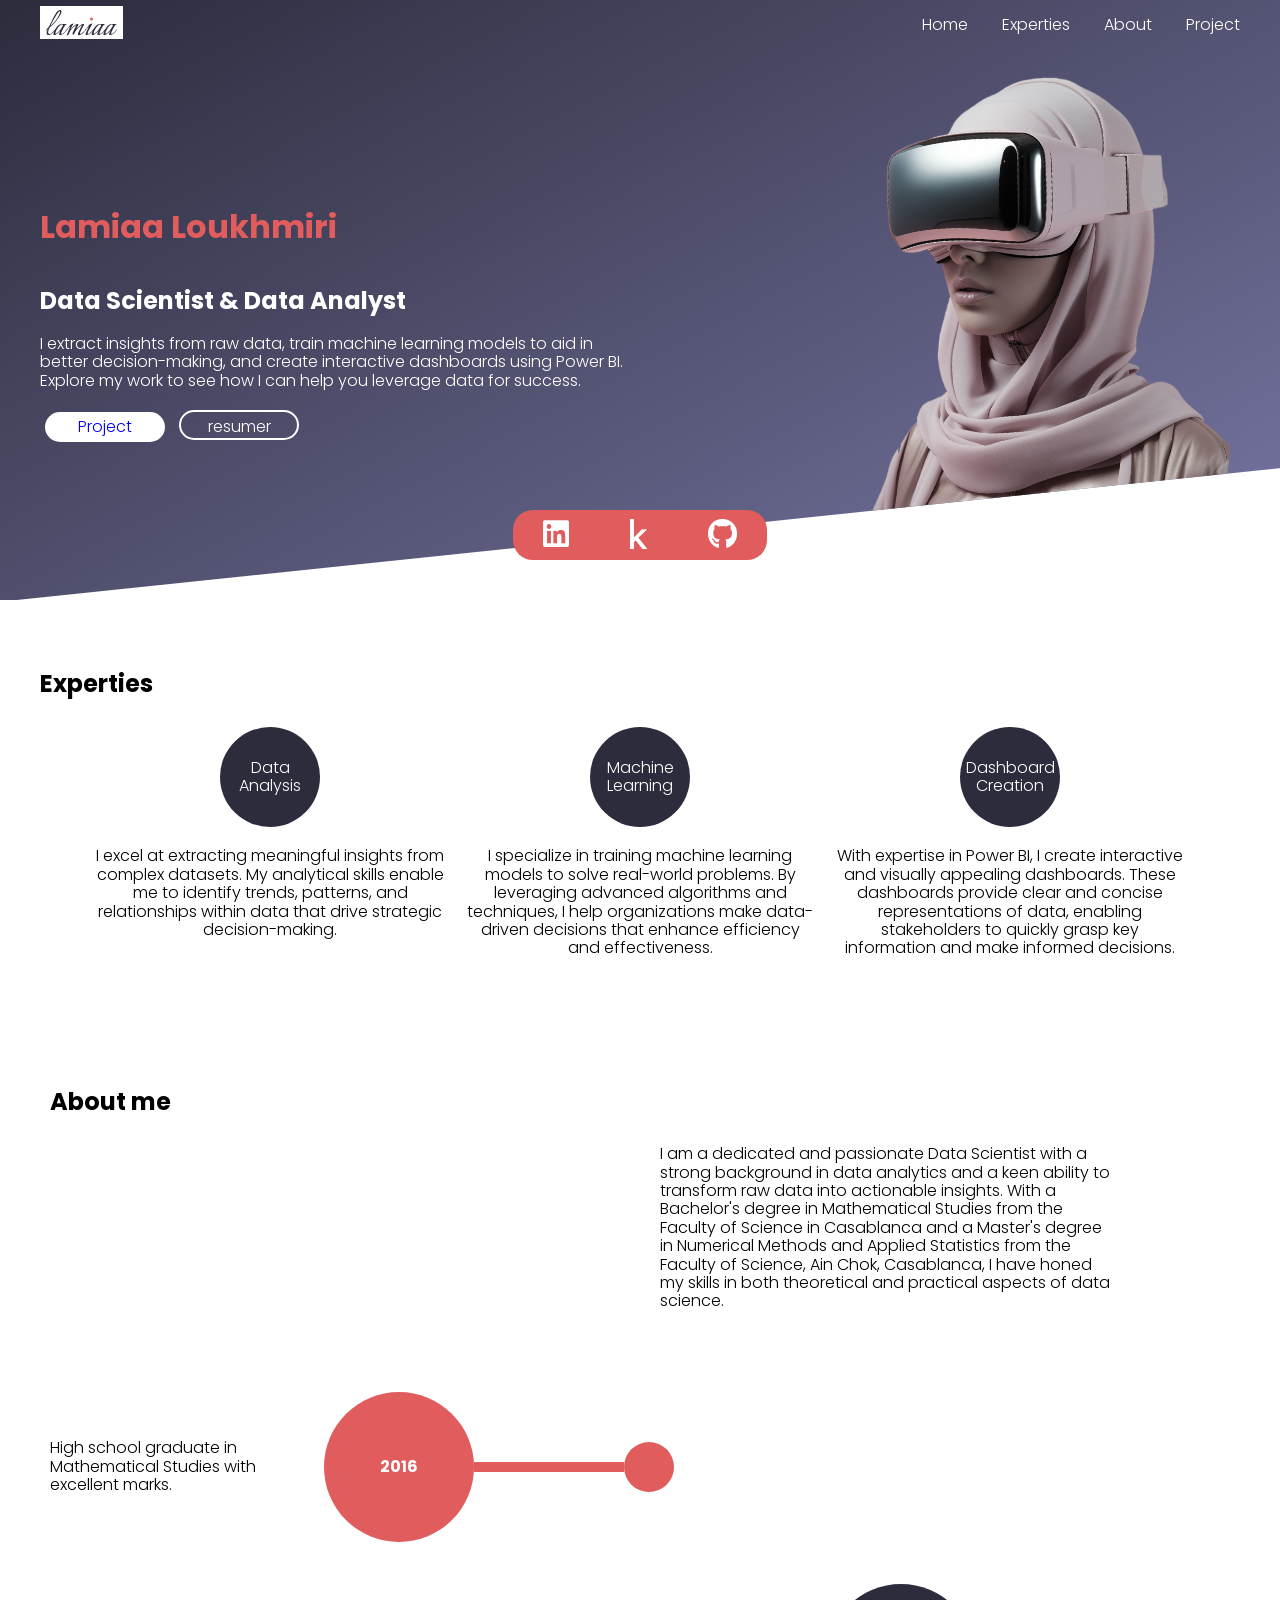
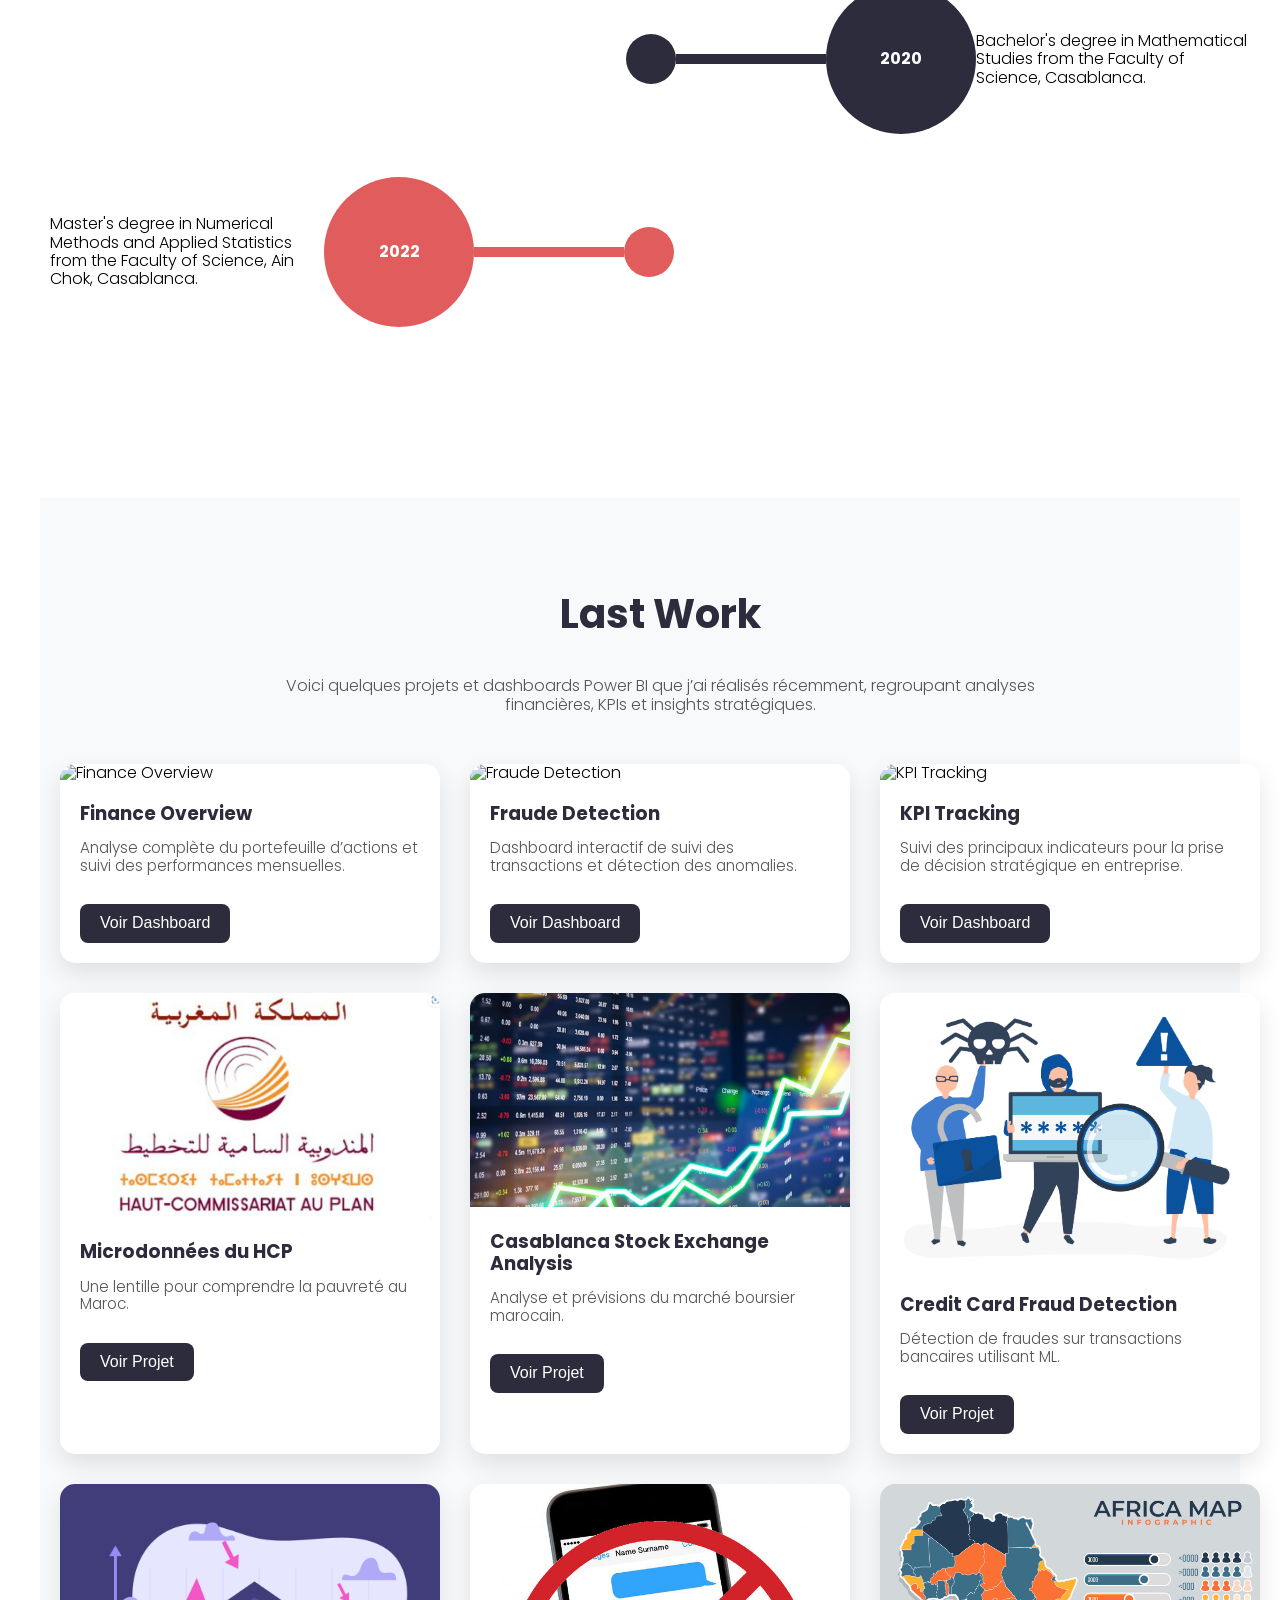
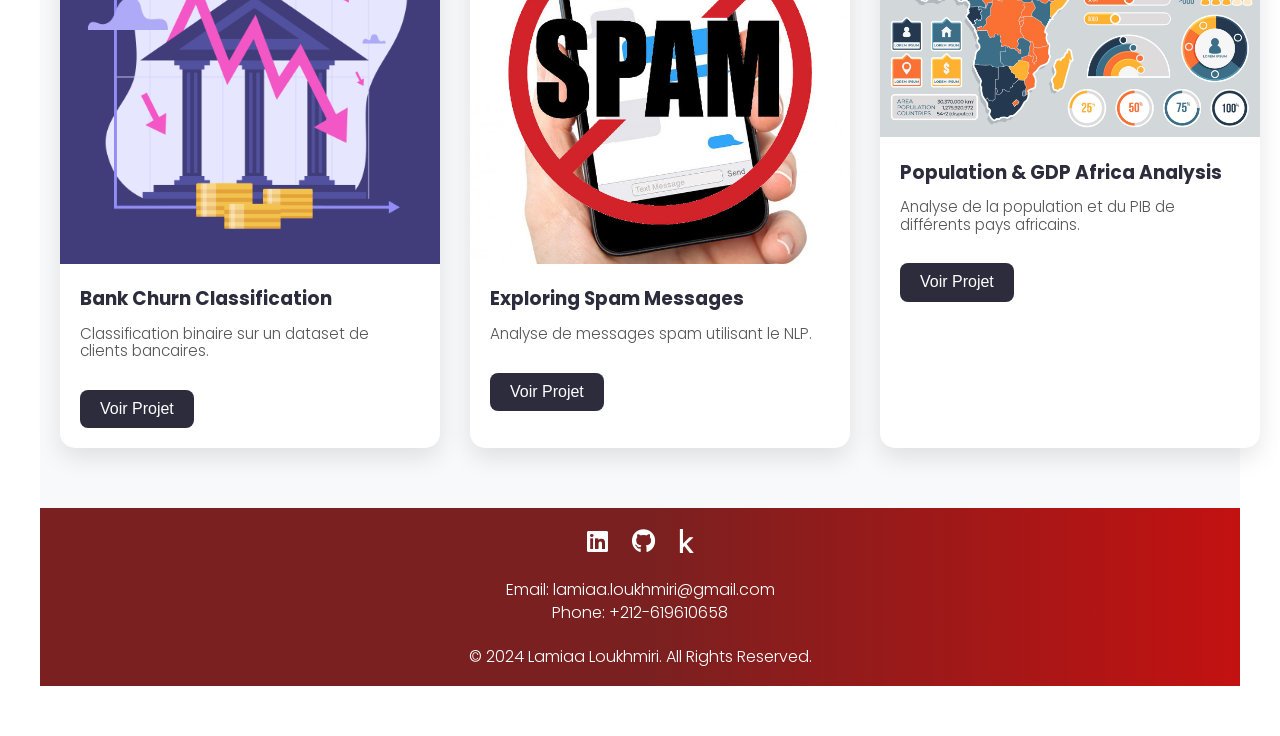
==== commit fa7fb848: "Update index.html" ====
--- a/index.html
+++ b/index.html
@@ -179,97 +179,112 @@
  
     <div id="porjects">
         <div class="container">
-            <div class="portfolio-items">
-
-    <!-- ============ Dashboards Power BI (en premier) ============ -->
-    <div class="item">
-        <a href="https://www.kaggle.com/code/lamiaaloukhmiri/powerbi-financial-dashboard">
-            <img src="assets/dashboard1.png" alt="" srcset="">
-            <span>
-                Financial Dashboard Power BI
-            </span>
-        </a>
+            <!-- Last Work Section -->
+<section id="last-work" style="padding: 60px 20px; background: #f8f9fb; font-family: 'Poppins', sans-serif;">
+    <div class="container" style="max-width: 1200px; margin: auto;">
+        <h2 style="text-align: center; font-size: 2.5rem; margin-bottom: 40px; color: #2C2C3D;">Last Work</h2>
+        <p style="text-align: center; font-size: 1rem; color: #555; max-width: 800px; margin: 0 auto 50px auto;">
+            Voici quelques projets et dashboards Power BI que j’ai réalisés récemment, regroupant analyses financières, KPIs et insights stratégiques.
+        </p>
+
+        <div class="cards" style="display: grid; grid-template-columns: repeat(auto-fit, minmax(280px, 1fr)); gap: 30px;">
+
+            <!-- ============ Dashboards Power BI (en premier) ============ -->
+            <div class="card">
+                <img src="assets/dashboard1.png" alt="Finance Overview">
+                <div style="padding: 20px;">
+                    <h3 style="margin: 0 0 10px 0; color: #2C2C3D;">Finance Overview</h3>
+                    <p style="color: #555; font-size: 0.95rem;">Analyse complète du portefeuille d’actions et suivi des performances mensuelles.</p>
+                    <a href="#" style="display: inline-block; margin-top: 15px; color: #fff; background: #2C2C3D; padding: 10px 20px; border-radius: 8px; text-decoration: none; font-weight: 500;">Voir Dashboard</a>
+                </div>
+            </div>
+
+            <div class="card">
+                <img src="assets/dashboard2.png" alt="Fraude Detection">
+                <div style="padding: 20px;">
+                    <h3 style="margin: 0 0 10px 0; color: #2C2C3D;">Fraude Detection</h3>
+                    <p style="color: #555; font-size: 0.95rem;">Dashboard interactif de suivi des transactions et détection des anomalies.</p>
+                    <a href="#" style="display: inline-block; margin-top: 15px; color: #fff; background: #2C2C3D; padding: 10px 20px; border-radius: 8px; text-decoration: none; font-weight: 500;">Voir Dashboard</a>
+                </div>
+            </div>
+
+            <div class="card">
+                <img src="assets/dashboard3.png" alt="KPI Tracking">
+                <div style="padding: 20px;">
+                    <h3 style="margin: 0 0 10px 0; color: #2C2C3D;">KPI Tracking</h3>
+                    <p style="color: #555; font-size: 0.95rem;">Suivi des principaux indicateurs pour la prise de décision stratégique en entreprise.</p>
+                    <a href="#" style="display: inline-block; margin-top: 15px; color: #fff; background: #2C2C3D; padding: 10px 20px; border-radius: 8px; text-decoration: none; font-weight: 500;">Voir Dashboard</a>
+                </div>
+            </div>
+
+            <!-- ============ Autres projets Kaggle / GitHub ============ -->
+            <div class="card">
+                <img src="assets/Screenshot (35).png" alt="Microdonnées HCP">
+                <div style="padding: 20px;">
+                    <h3 style="margin: 0 0 10px 0; color: #2C2C3D;">Microdonnées du HCP</h3>
+                    <p style="color: #555; font-size: 0.95rem;">Une lentille pour comprendre la pauvreté au Maroc.</p>
+                    <a href="https://www.kaggle.com/code/lamiaaloukhmiri/microdonn-es-du-hcp-une-lentille-pour-comprendre/notebook" style="display: inline-block; margin-top: 15px; color: #fff; background: #2C2C3D; padding: 10px 20px; border-radius: 8px; text-decoration: none; font-weight: 500;">Voir Projet</a>
+                </div>
+            </div>
+
+            <div class="card">
+                <img src="assets/Stock.png" alt="Casablanca Stock Exchange">
+                <div style="padding: 20px;">
+                    <h3 style="margin: 0 0 10px 0; color: #2C2C3D;">Casablanca Stock Exchange Analysis</h3>
+                    <p style="color: #555; font-size: 0.95rem;">Analyse et prévisions du marché boursier marocain.</p>
+                    <a href="https://www.kaggle.com/code/lamiaaloukhmiri/casablanca-stock-exchange-analysis-and-forecasts/notebook" style="display: inline-block; margin-top: 15px; color: #fff; background: #2C2C3D; padding: 10px 20px; border-radius: 8px; text-decoration: none; font-weight: 500;">Voir Projet</a>
+                </div>
+            </div>
+
+            <div class="card">
+                <img src="assets/fraude_detection.jpg" alt="Credit Card Fraud Detection">
+                <div style="padding: 20px;">
+                    <h3 style="margin: 0 0 10px 0; color: #2C2C3D;">Credit Card Fraud Detection</h3>
+                    <p style="color: #555; font-size: 0.95rem;">Détection de fraudes sur transactions bancaires utilisant ML.</p>
+                    <a href="https://github.com/Loukhmiri/CREDIT-CARD-FRAUD-DETECTION-USING-MACHINE-LEARNING-/blob/main/credit-card-fraud-detection-using-machine-learning.ipynb" style="display: inline-block; margin-top: 15px; color: #fff; background: #2C2C3D; padding: 10px 20px; border-radius: 8px; text-decoration: none; font-weight: 500;">Voir Projet</a>
+                </div>
+            </div>
+
+            <div class="card">
+                <img src="assets/bank.jpg" alt="Bank Churn Classification">
+                <div style="padding: 20px;">
+                    <h3 style="margin: 0 0 10px 0; color: #2C2C3D;">Bank Churn Classification</h3>
+                    <p style="color: #555; font-size: 0.95rem;">Classification binaire sur un dataset de clients bancaires.</p>
+                    <a href="https://www.kaggle.com/code/lamiaaloukhmiri/binary-classification-with-a-bank-churn-dataset" style="display: inline-block; margin-top: 15px; color: #fff; background: #2C2C3D; padding: 10px 20px; border-radius: 8px; text-decoration: none; font-weight: 500;">Voir Projet</a>
+                </div>
+            </div>
+
+            <div class="card">
+                <img src="assets/spam.jpg" alt="Exploring Spam Messages">
+                <div style="padding: 20px;">
+                    <h3 style="margin: 0 0 10px 0; color: #2C2C3D;">Exploring Spam Messages</h3>
+                    <p style="color: #555; font-size: 0.95rem;">Analyse de messages spam utilisant le NLP.</p>
+                    <a href="https://www.kaggle.com/code/lamiaaloukhmiri/exploring-spam-messages-using-nlp/notebook?scriptVersionId=158961835" style="display: inline-block; margin-top: 15px; color: #fff; background: #2C2C3D; padding: 10px 20px; border-radius: 8px; text-decoration: none; font-weight: 500;">Voir Projet</a>
+                </div>
+            </div>
+
+            <div class="card">
+                <img src="assets/africa.jpg" alt="Population and GDP Africa">
+                <div style="padding: 20px;">
+                    <h3 style="margin: 0 0 10px 0; color: #2C2C3D;">Population & GDP Africa Analysis</h3>
+                    <p style="color: #555; font-size: 0.95rem;">Analyse de la population et du PIB de différents pays africains.</p>
+                    <a href="https://www.kaggle.com/code/lamiaaloukhmiri/population-and-gdp-africa-analysis" style="display: inline-block; margin-top: 15px; color: #fff; background: #2C2C3D; padding: 10px 20px; border-radius: 8px; text-decoration: none; font-weight: 500;">Voir Projet</a>
+                </div>
+            </div>
+
+        </div>
     </div>
-
-    <div class="item">
-        <a href="https://www.kaggle.com/code/lamiaaloukhmiri/powerbi-fraud-dashboard">
-            <img src="assets/dashboard2.png" alt="" srcset="">
-            <span>
-                Fraud Detection Dashboard Power BI
-            </span>
-        </a>
-    </div>
-
-    <div class="item">
-        <a href="https://www.kaggle.com/code/lamiaaloukhmiri/powerbi-kpi-tracking">
-            <img src="assets/dashboard3.png" alt="" srcset="">
-            <span>
-                KPI Tracking Dashboard Power BI
-            </span>
-        </a>
-    </div>
-
-    <!-- ============ Autres projets Kaggle / GitHub ============ -->
-    <div class="item">
-        <a href="https://www.kaggle.com/code/lamiaaloukhmiri/microdonn-es-du-hcp-une-lentille-pour-comprendre/notebook">
-            <img src="assets/Screenshot (35).png" alt="" srcset="">
-            <span>
-                Microdonnées du HCP : Une lentille pour comprendre la pauvreté au Maroc
-            </span>
-        </a>
-    </div>
-
-    <div class="item">
-        <a href="https://www.kaggle.com/code/lamiaaloukhmiri/casablanca-stock-exchange-analysis-and-forecasts/notebook">
-            <img src="assets/Stock.png" alt="" srcset="">
-            <span>
-               Casablanca Stock Exchange Analysis and Forecasts
-            </span>
-        </a>
-    </div>
-
-    <div class="item">
-        <a href="https://github.com/Loukhmiri/CREDIT-CARD-FRAUD-DETECTION-USING-MACHINE-LEARNING-/blob/main/credit-card-fraud-detection-using-machine-learning.ipynb">
-            <img src="assets/fraude_detection.jpg" alt="" srcset="">
-            <span>
-                CREDIT CARD FRAUD DETECTION USING ML
-            </span>
-        </a>
-    </div>
-
-    <div class="item">
-        <a href="https://www.kaggle.com/code/lamiaaloukhmiri/binary-classification-with-a-bank-churn-dataset">
-            <img src="assets/bank.jpg" alt="" srcset="">
-            <span>
-                Binary Classification with a Bank Churn Dataset
-            </span>
-        </a>
-    </div>
-
-    <div class="item">
-        <a href="https://www.kaggle.com/code/lamiaaloukhmiri/exploring-spam-messages-using-nlp/notebook?scriptVersionId=158961835">
-            <img src="assets/spam.jpg" alt="" srcset="">
-            <span>
-                Exploring Spam Messages Using NLP
-            </span>
-        </a>
-    </div>
-
-    <div class="item">
-        <a href="https://www.kaggle.com/code/lamiaaloukhmiri/population-and-gdp-africa-analysis">
-            <img src="assets/africa.jpg" alt="" srcset="">
-            <span>
-                Population and GDP Africa Analysis
-            </span>
-        </a>
-    </div>
-
-</div>
-
 </section>
 
 <!-- Card Hover Effect -->
 <style>
+    .card {
+        background: #fff;
+        border-radius: 15px;
+        overflow: hidden;
+        box-shadow: 0 10px 25px rgba(0,0,0,0.1);
+        transition: transform 0.3s, box-shadow 0.3s;
+    }
     .card:hover {
         transform: translateY(-10px);
         box-shadow: 0 15px 35px rgba(0,0,0,0.15);
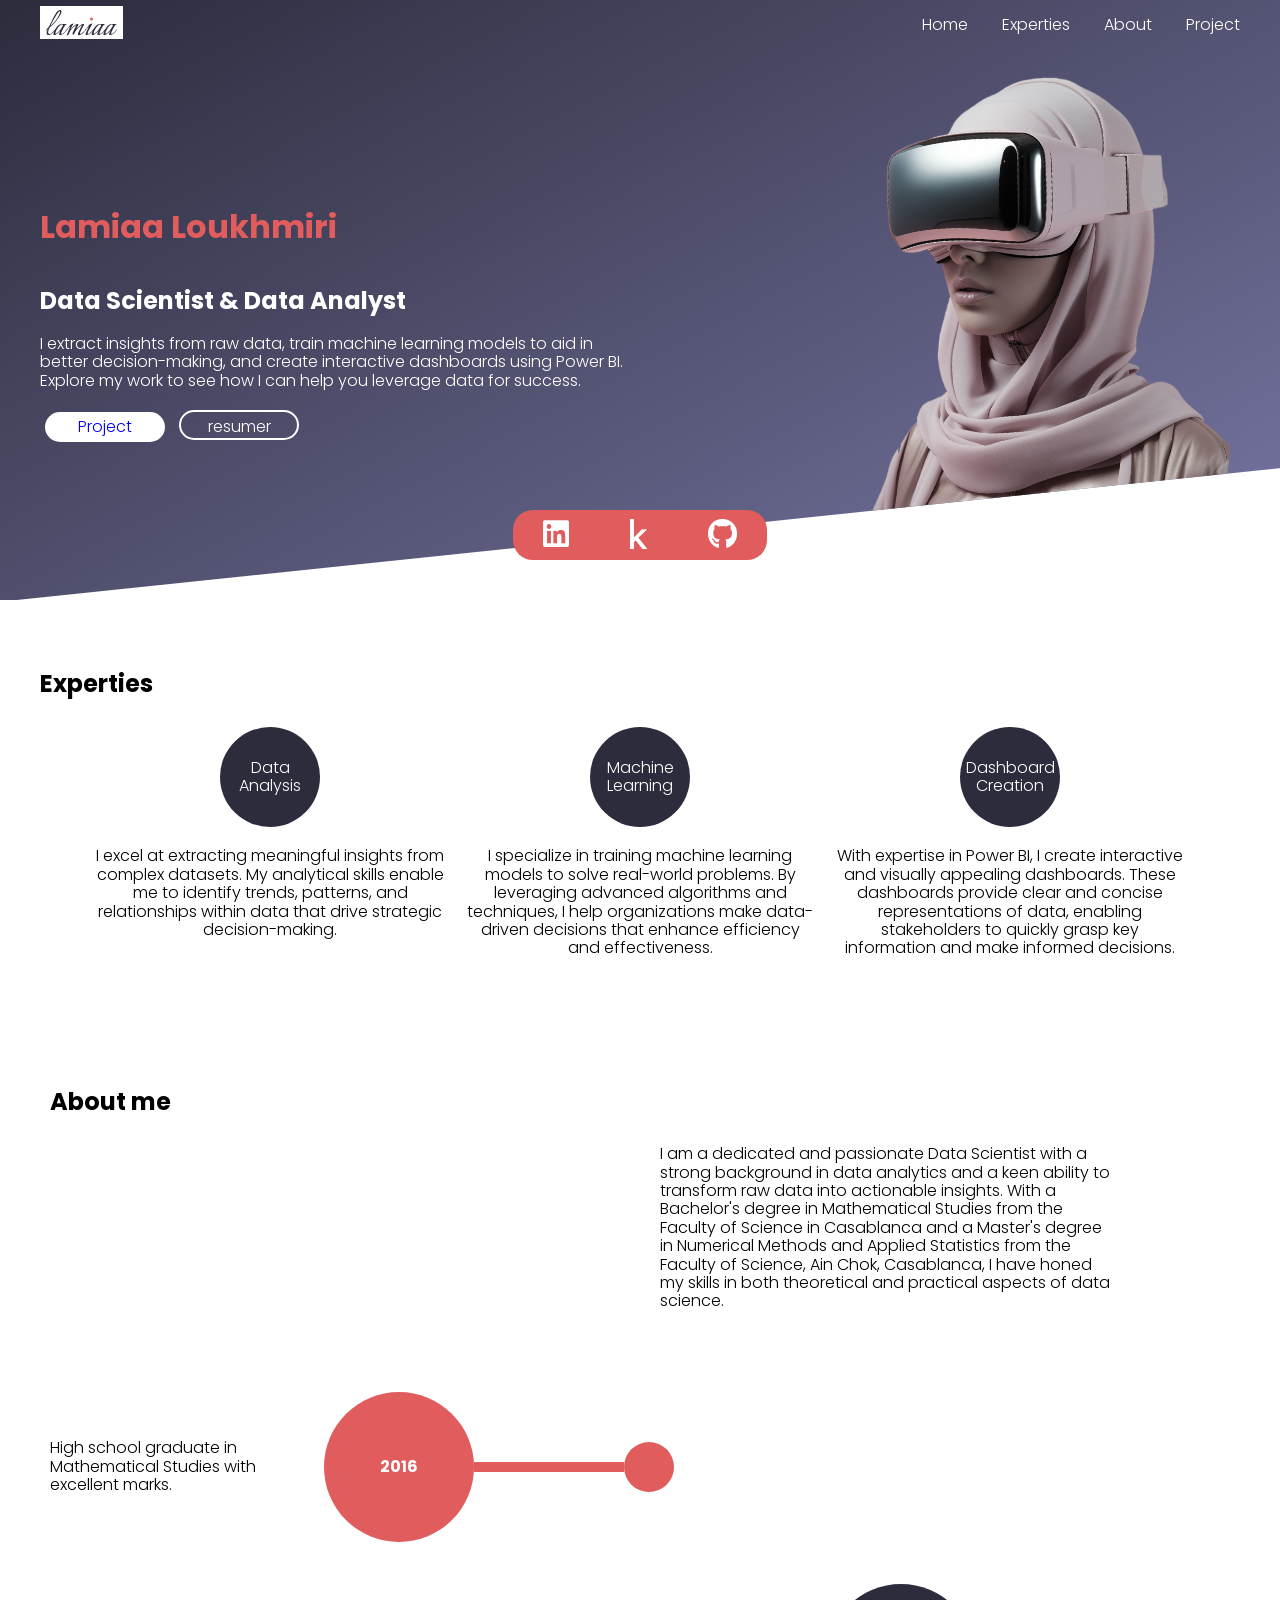
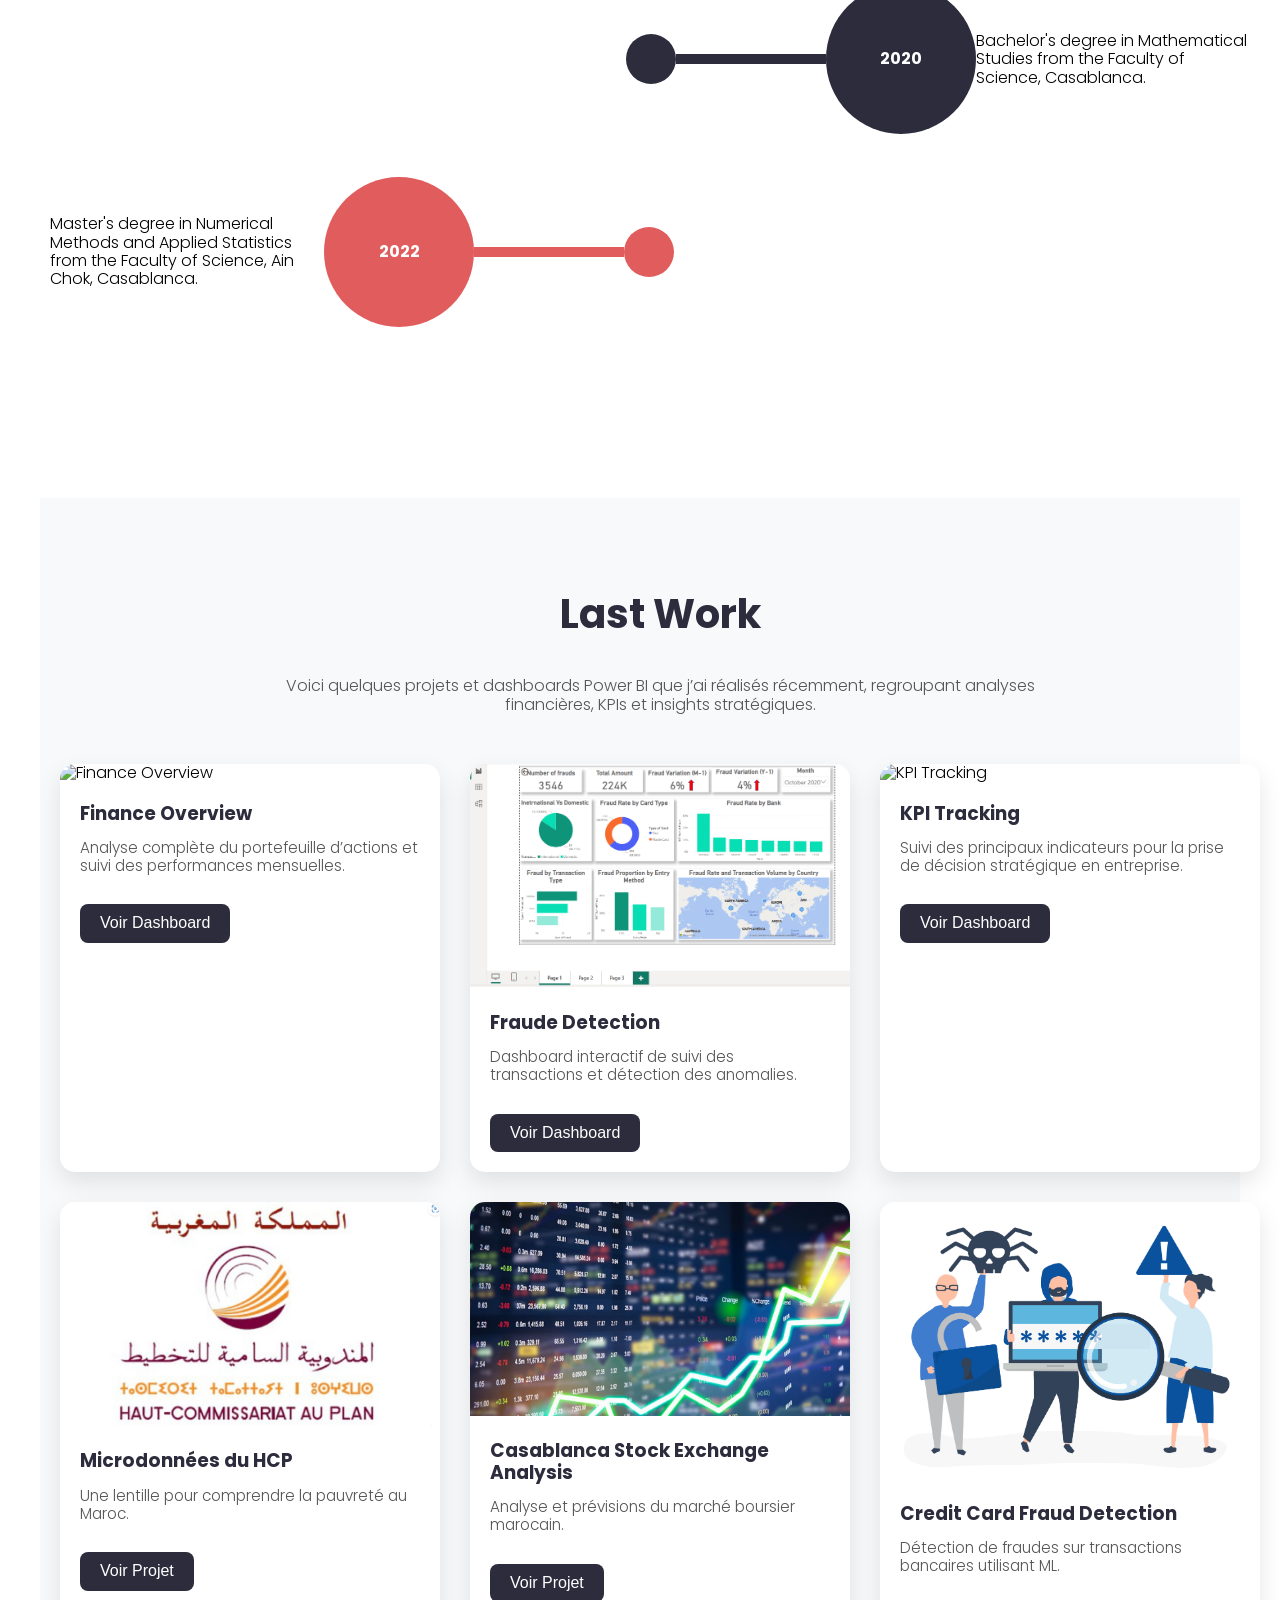
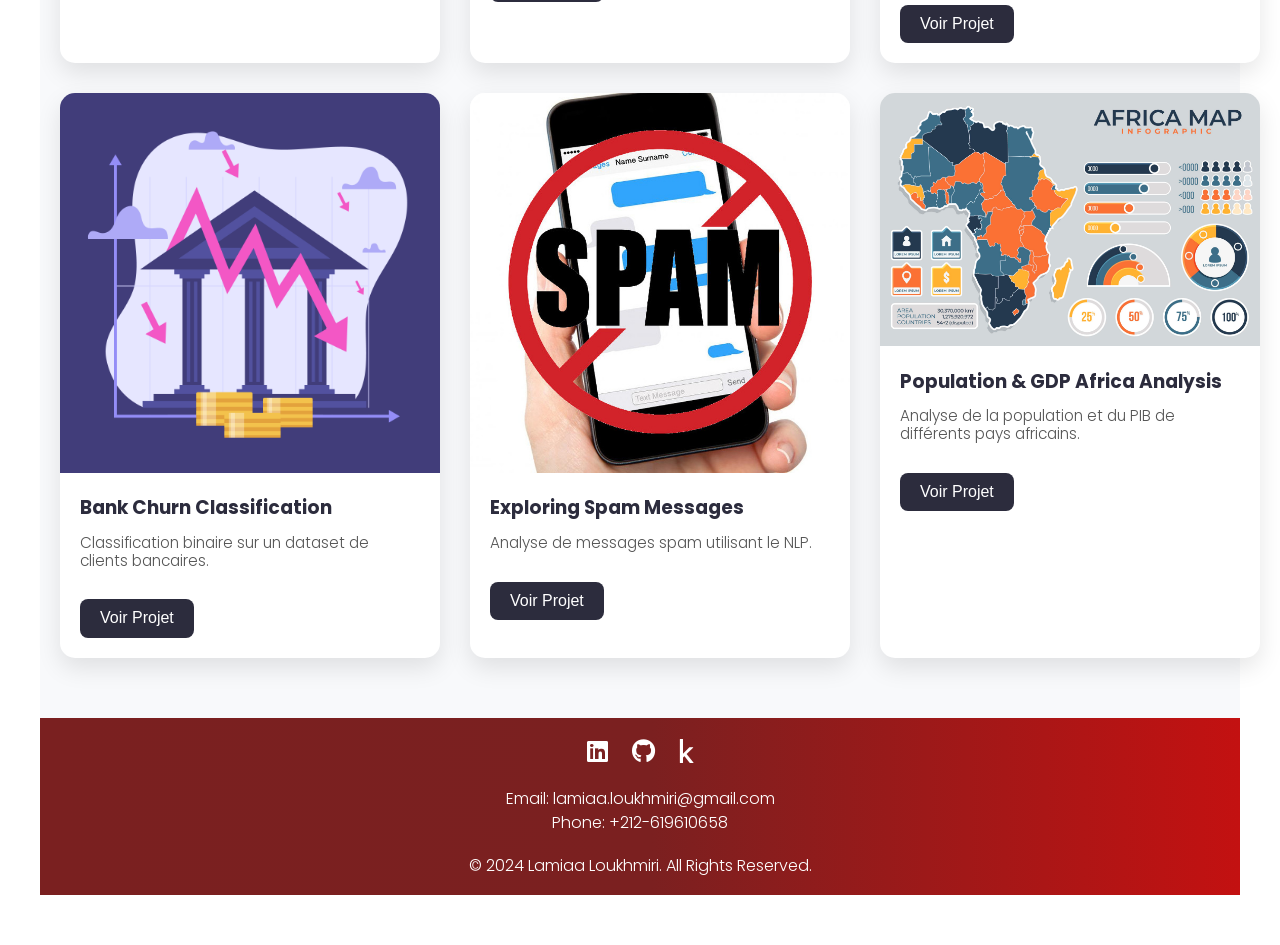
==== commit 87246e6a: "Update index.html" ====
--- a/index.html
+++ b/index.html
@@ -200,7 +200,7 @@
             </div>
 
             <div class="card">
-                <img src="assets/dashboard2.png" alt="Fraude Detection">
+                <img src="assets/Screenshot (171).png" alt="Fraude Detection">
                 <div style="padding: 20px;">
                     <h3 style="margin: 0 0 10px 0; color: #2C2C3D;">Fraude Detection</h3>
                     <p style="color: #555; font-size: 0.95rem;">Dashboard interactif de suivi des transactions et détection des anomalies.</p>
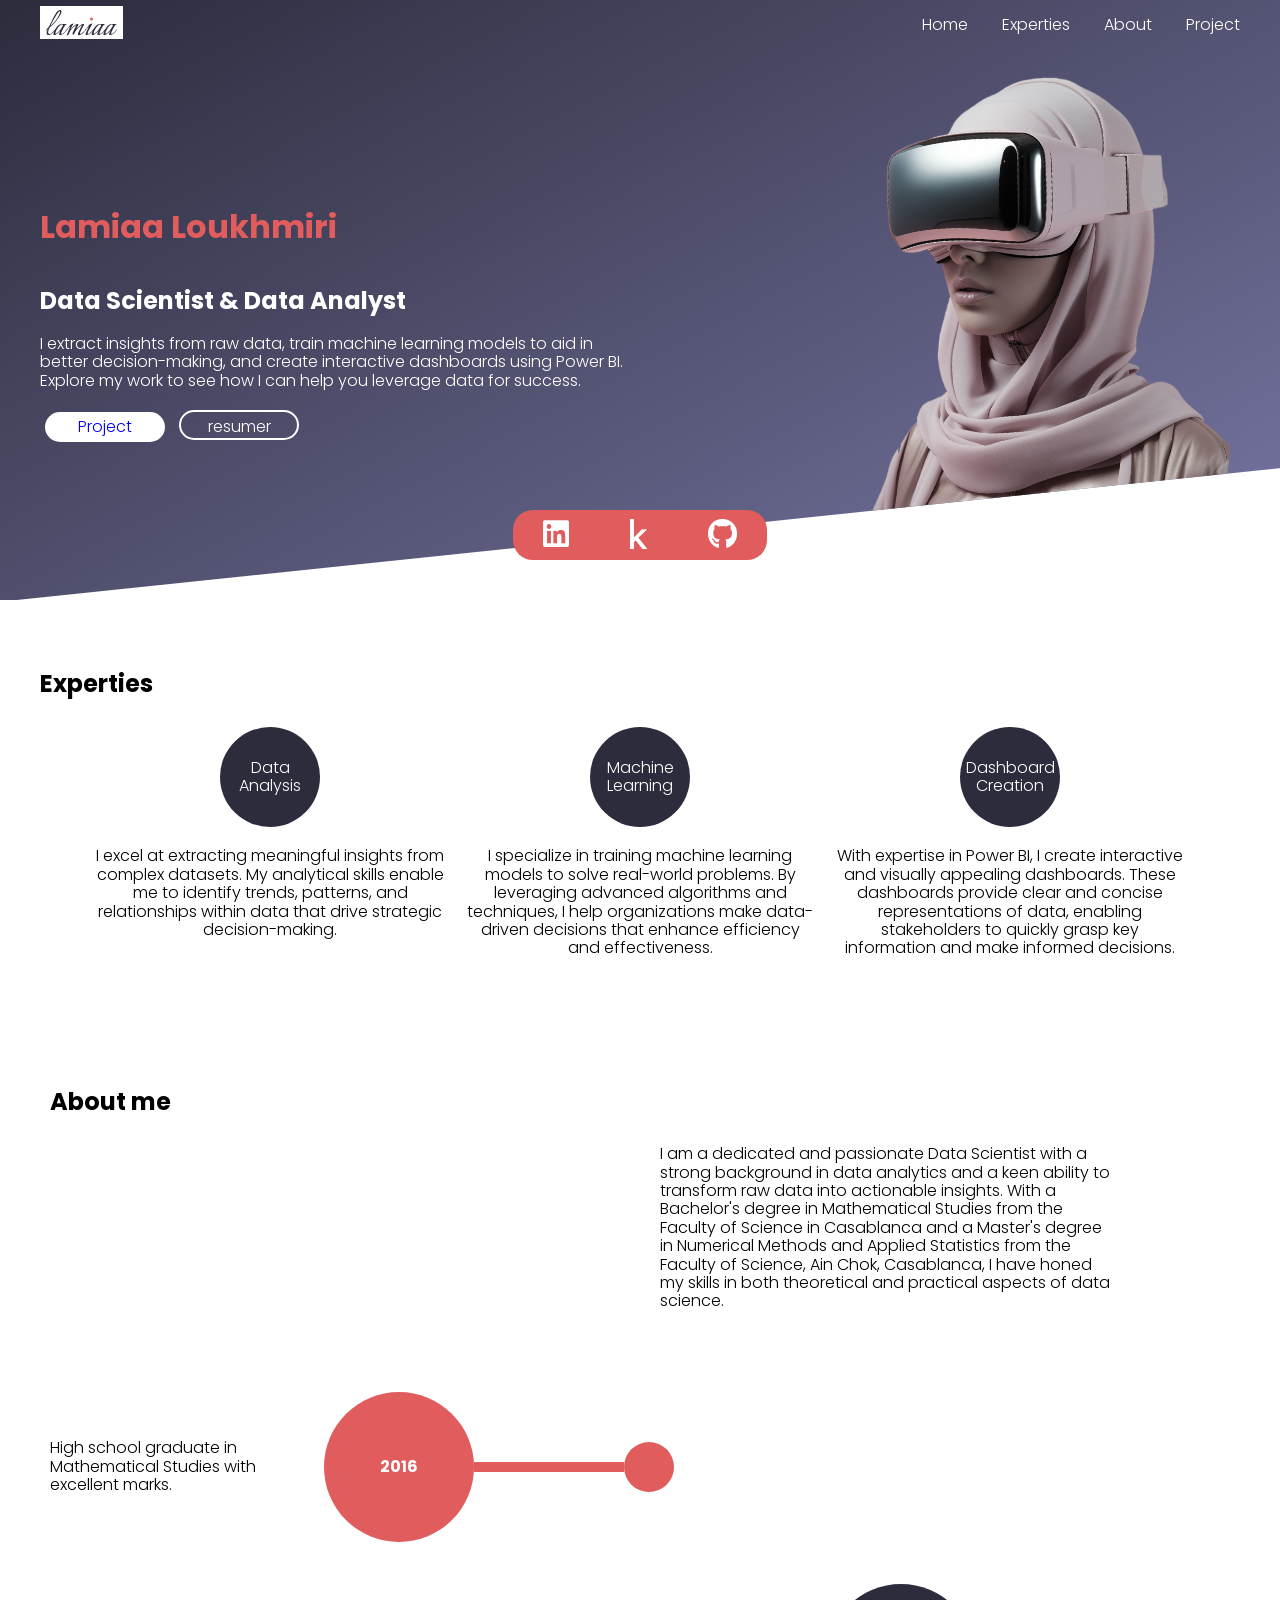
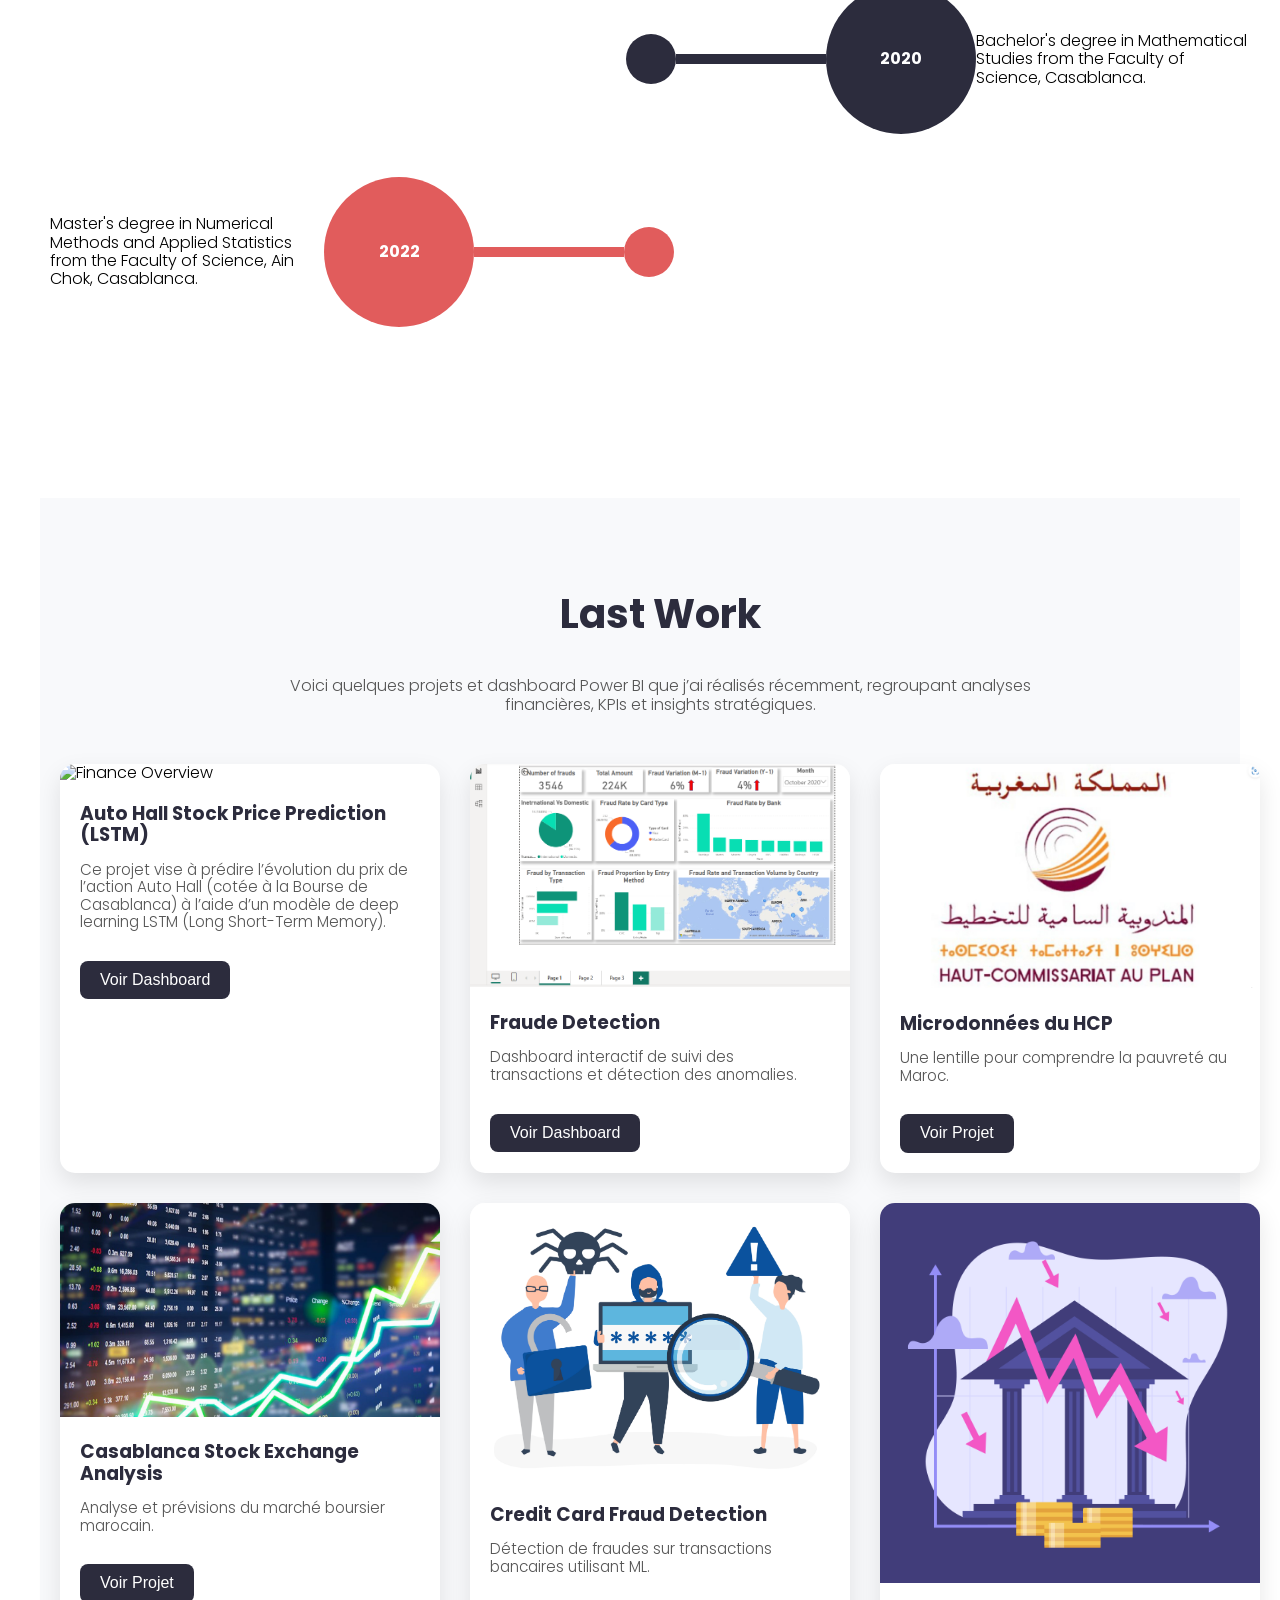
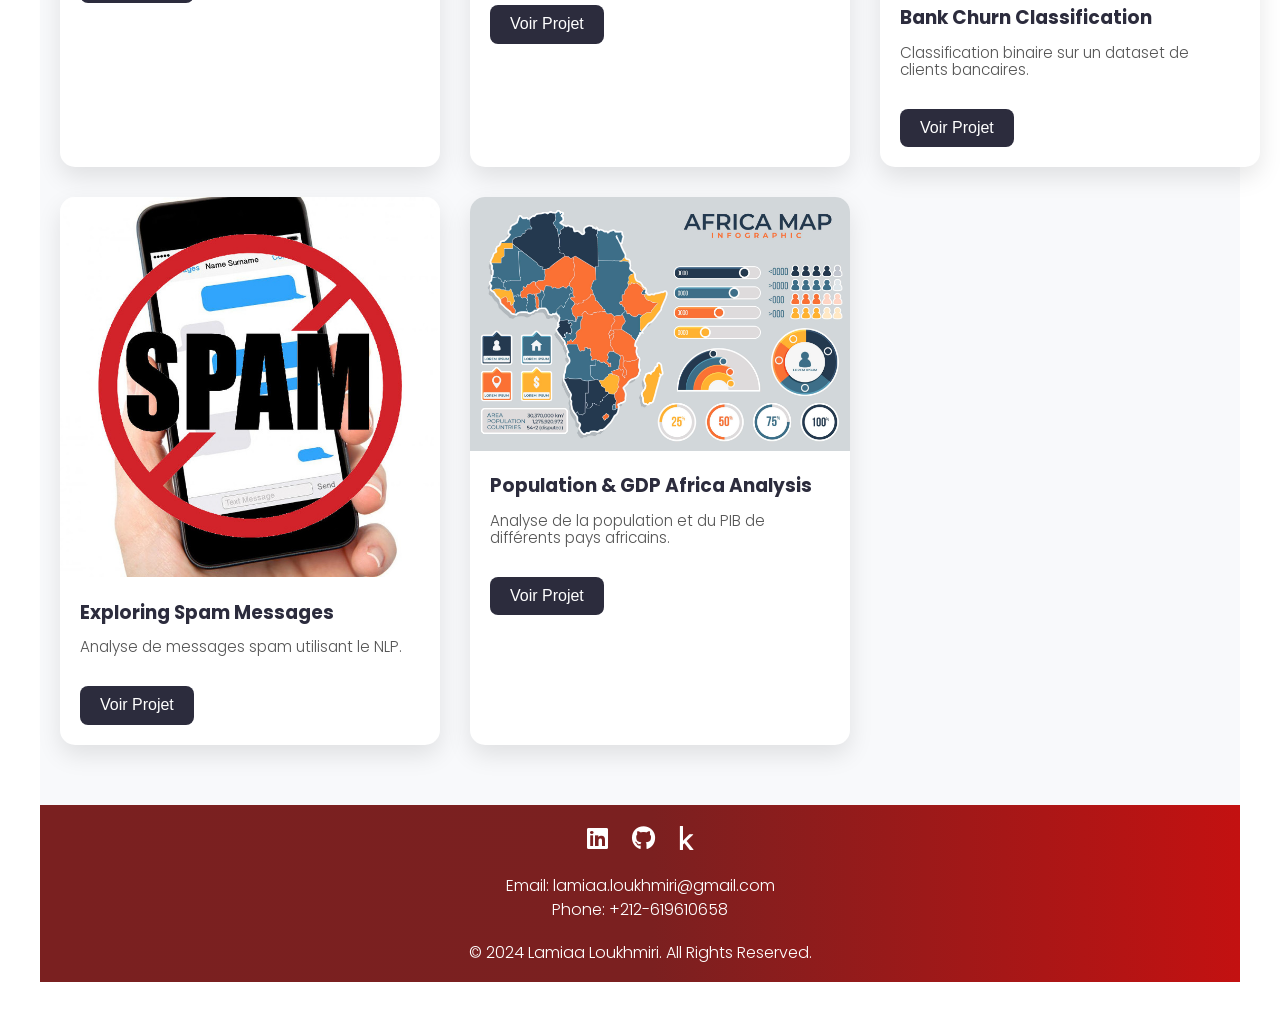
==== commit e20aff80: "Update index.html" ====
--- a/index.html
+++ b/index.html
@@ -184,7 +184,7 @@
     <div class="container" style="max-width: 1200px; margin: auto;">
         <h2 style="text-align: center; font-size: 2.5rem; margin-bottom: 40px; color: #2C2C3D;">Last Work</h2>
         <p style="text-align: center; font-size: 1rem; color: #555; max-width: 800px; margin: 0 auto 50px auto;">
-            Voici quelques projets et dashboards Power BI que j’ai réalisés récemment, regroupant analyses financières, KPIs et insights stratégiques.
+            Voici quelques projets et dashboard Power BI que j’ai réalisés récemment, regroupant analyses financières, KPIs et insights stratégiques.
         </p>
 
         <div class="cards" style="display: grid; grid-template-columns: repeat(auto-fit, minmax(280px, 1fr)); gap: 30px;">
@@ -193,9 +193,9 @@
             <div class="card">
                 <img src="assets/dashboard1.png" alt="Finance Overview">
                 <div style="padding: 20px;">
-                    <h3 style="margin: 0 0 10px 0; color: #2C2C3D;">Finance Overview</h3>
-                    <p style="color: #555; font-size: 0.95rem;">Analyse complète du portefeuille d’actions et suivi des performances mensuelles.</p>
-                    <a href="#" style="display: inline-block; margin-top: 15px; color: #fff; background: #2C2C3D; padding: 10px 20px; border-radius: 8px; text-decoration: none; font-weight: 500;">Voir Dashboard</a>
+                    <h3 style="margin: 0 0 10px 0; color: #2C2C3D;">Auto Hall Stock Price Prediction (LSTM)</h3>
+                    <p style="color: #555; font-size: 0.95rem;">Ce projet vise à prédire l’évolution du prix de l’action Auto Hall (cotée à la Bourse de Casablanca) à l’aide d’un modèle de deep learning LSTM (Long Short-Term Memory).</p>
+                    <a href="https://www.kaggle.com/code/lamiaaloukhmiri/auto-hall-stock-price-prediction-lstm" style="display: inline-block; margin-top: 15px; color: #fff; background: #2C2C3D; padding: 10px 20px; border-radius: 8px; text-decoration: none; font-weight: 500;">Voir Dashboard</a>
                 </div>
             </div>
 
@@ -204,20 +204,12 @@
                 <div style="padding: 20px;">
                     <h3 style="margin: 0 0 10px 0; color: #2C2C3D;">Fraude Detection</h3>
                     <p style="color: #555; font-size: 0.95rem;">Dashboard interactif de suivi des transactions et détection des anomalies.</p>
-                    <a href="#" style="display: inline-block; margin-top: 15px; color: #fff; background: #2C2C3D; padding: 10px 20px; border-radius: 8px; text-decoration: none; font-weight: 500;">Voir Dashboard</a>
-                </div>
-            </div>
-
-            <div class="card">
-                <img src="assets/dashboard3.png" alt="KPI Tracking">
-                <div style="padding: 20px;">
-                    <h3 style="margin: 0 0 10px 0; color: #2C2C3D;">KPI Tracking</h3>
-                    <p style="color: #555; font-size: 0.95rem;">Suivi des principaux indicateurs pour la prise de décision stratégique en entreprise.</p>
-                    <a href="#" style="display: inline-block; margin-top: 15px; color: #fff; background: #2C2C3D; padding: 10px 20px; border-radius: 8px; text-decoration: none; font-weight: 500;">Voir Dashboard</a>
-                </div>
-            </div>
-
-            <!-- ============ Autres projets Kaggle / GitHub ============ -->
+                    <a href="assets/Screenshot (171).png" onclick="document.getElementById('dashImage').style.display='block'; return false;" 
+           style="display:inline-block; margin-top:15px; color:#fff; background:#2C2C3D; padding:10px 20px; border-radius:8px; text-decoration:none; font-weight:500;">
+           Voir Dashboard</a>
+                </div> 
+            </div>
+
             <div class="card">
                 <img src="assets/Screenshot (35).png" alt="Microdonnées HCP">
                 <div style="padding: 20px;">
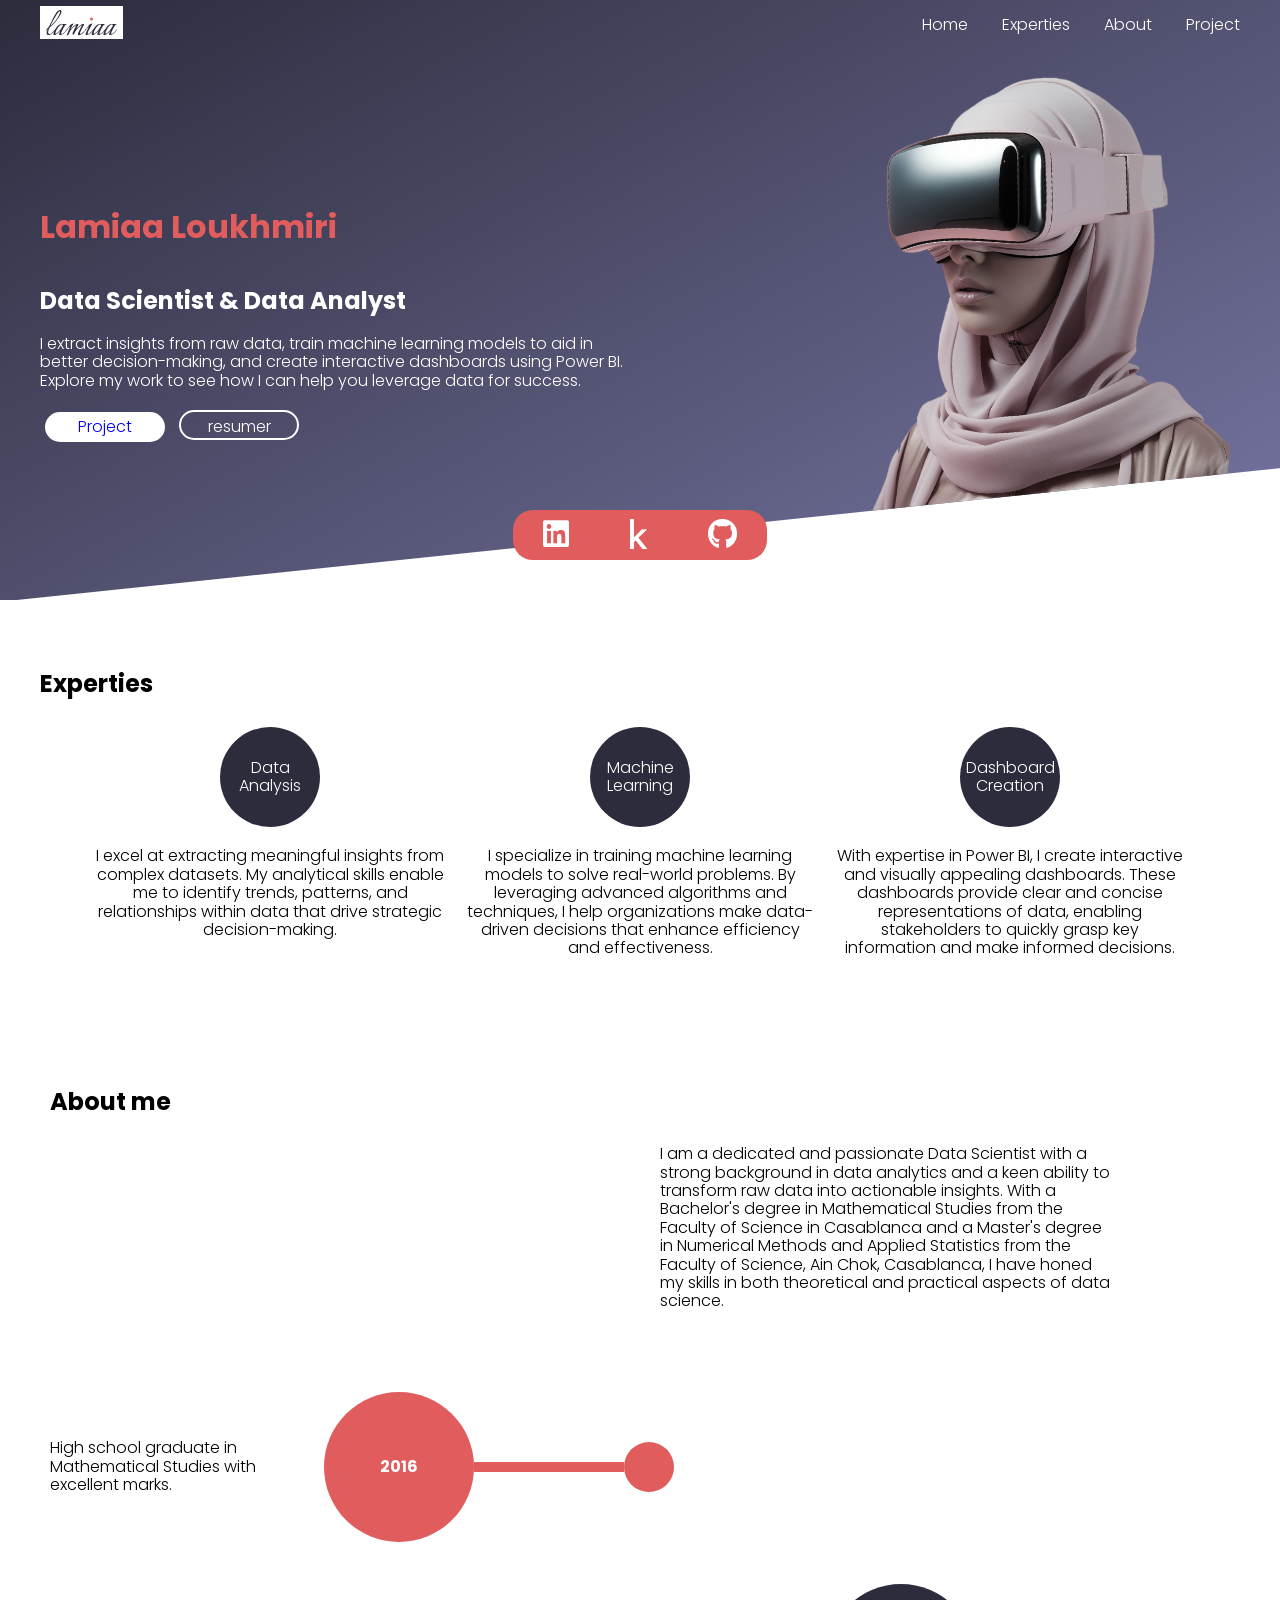
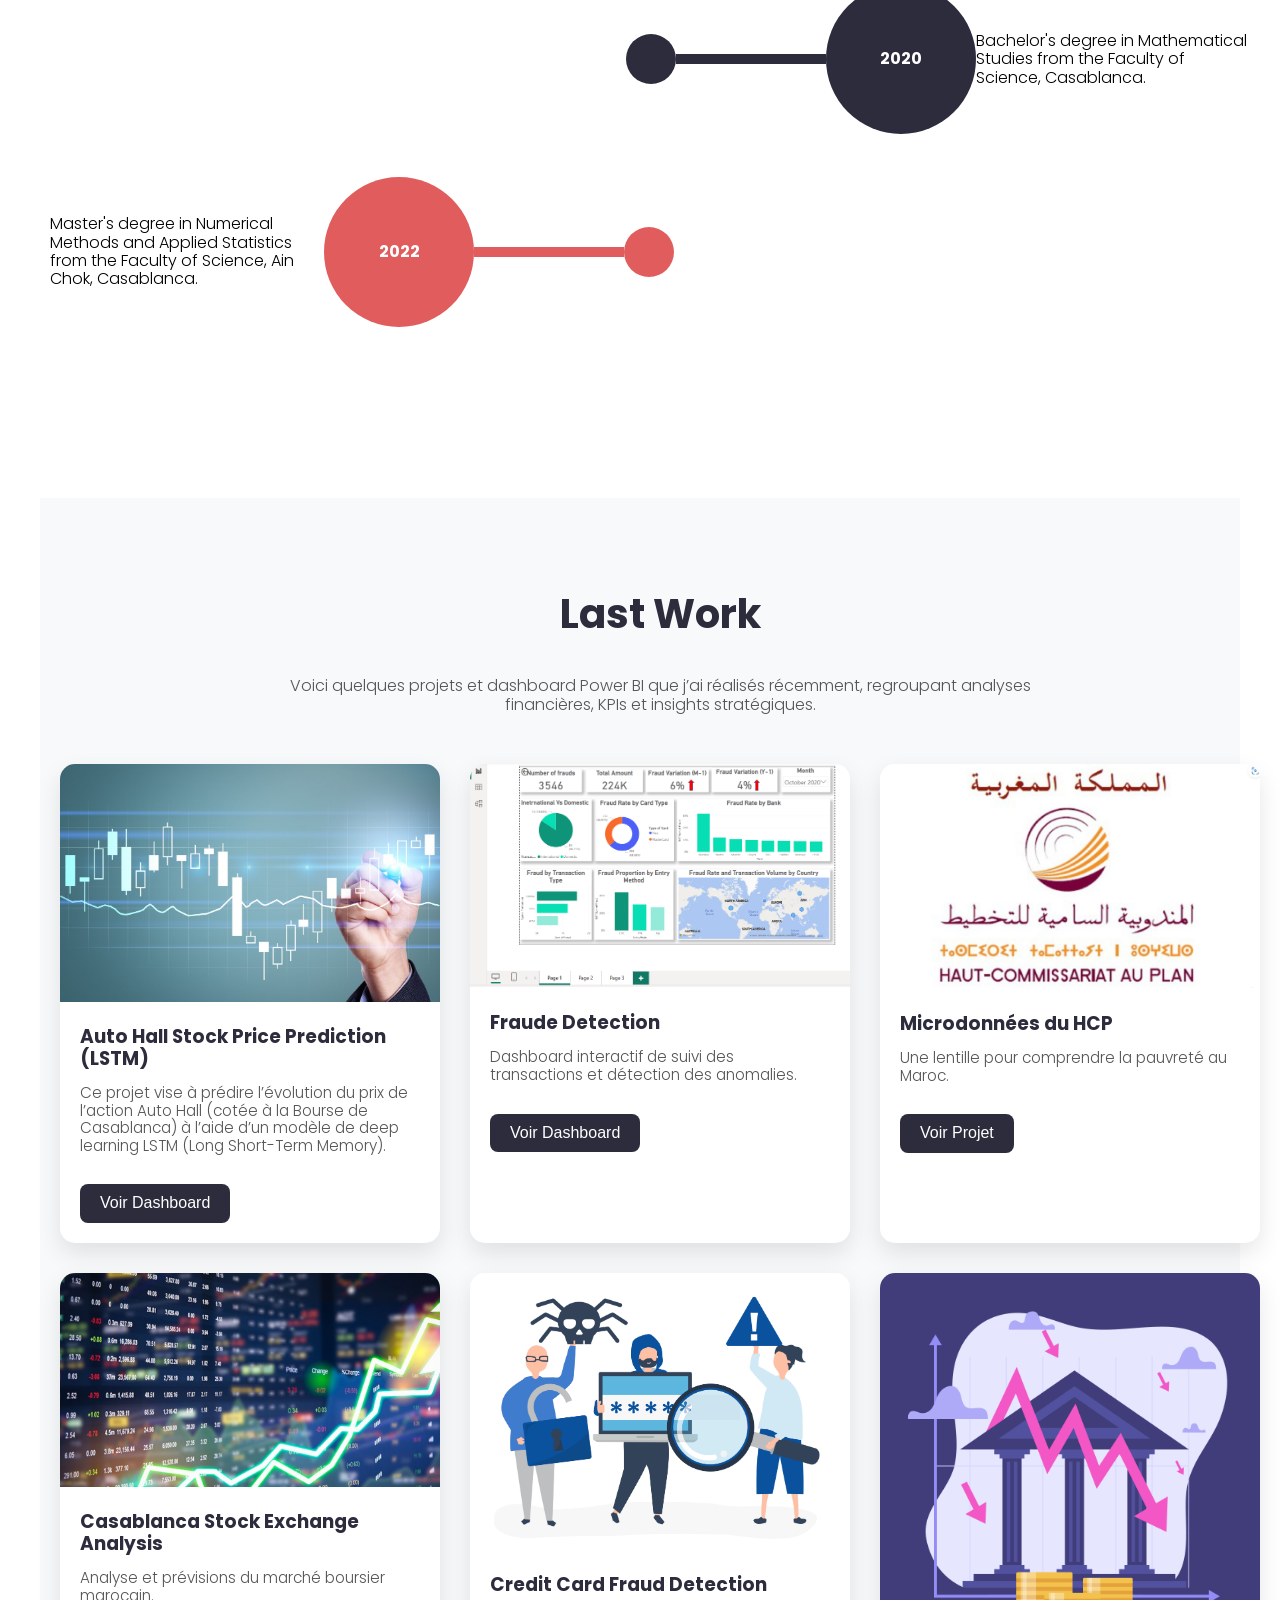
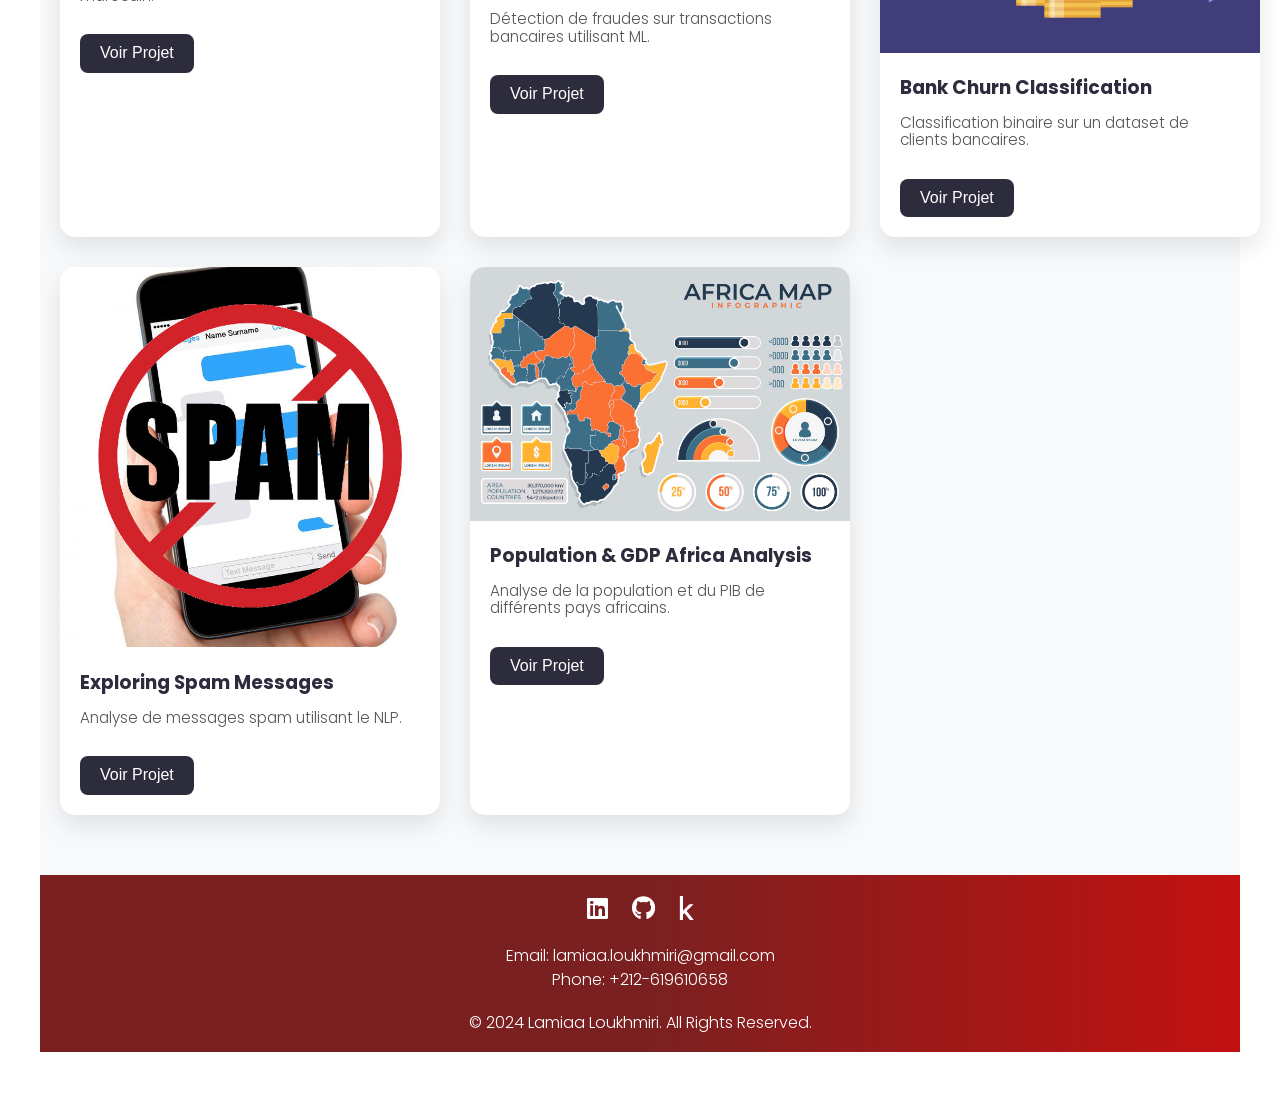
==== commit 194b9a33: "Update index.html" ====
--- a/index.html
+++ b/index.html
@@ -191,7 +191,7 @@
 
             <!-- ============ Dashboards Power BI (en premier) ============ -->
             <div class="card">
-                <img src="assets/dashboard1.png" alt="Finance Overview">
+                <img src="assets/1236.jpeg" alt="Auto Hall Stock Price Prediction (LSTM">
                 <div style="padding: 20px;">
                     <h3 style="margin: 0 0 10px 0; color: #2C2C3D;">Auto Hall Stock Price Prediction (LSTM)</h3>
                     <p style="color: #555; font-size: 0.95rem;">Ce projet vise à prédire l’évolution du prix de l’action Auto Hall (cotée à la Bourse de Casablanca) à l’aide d’un modèle de deep learning LSTM (Long Short-Term Memory).</p>
